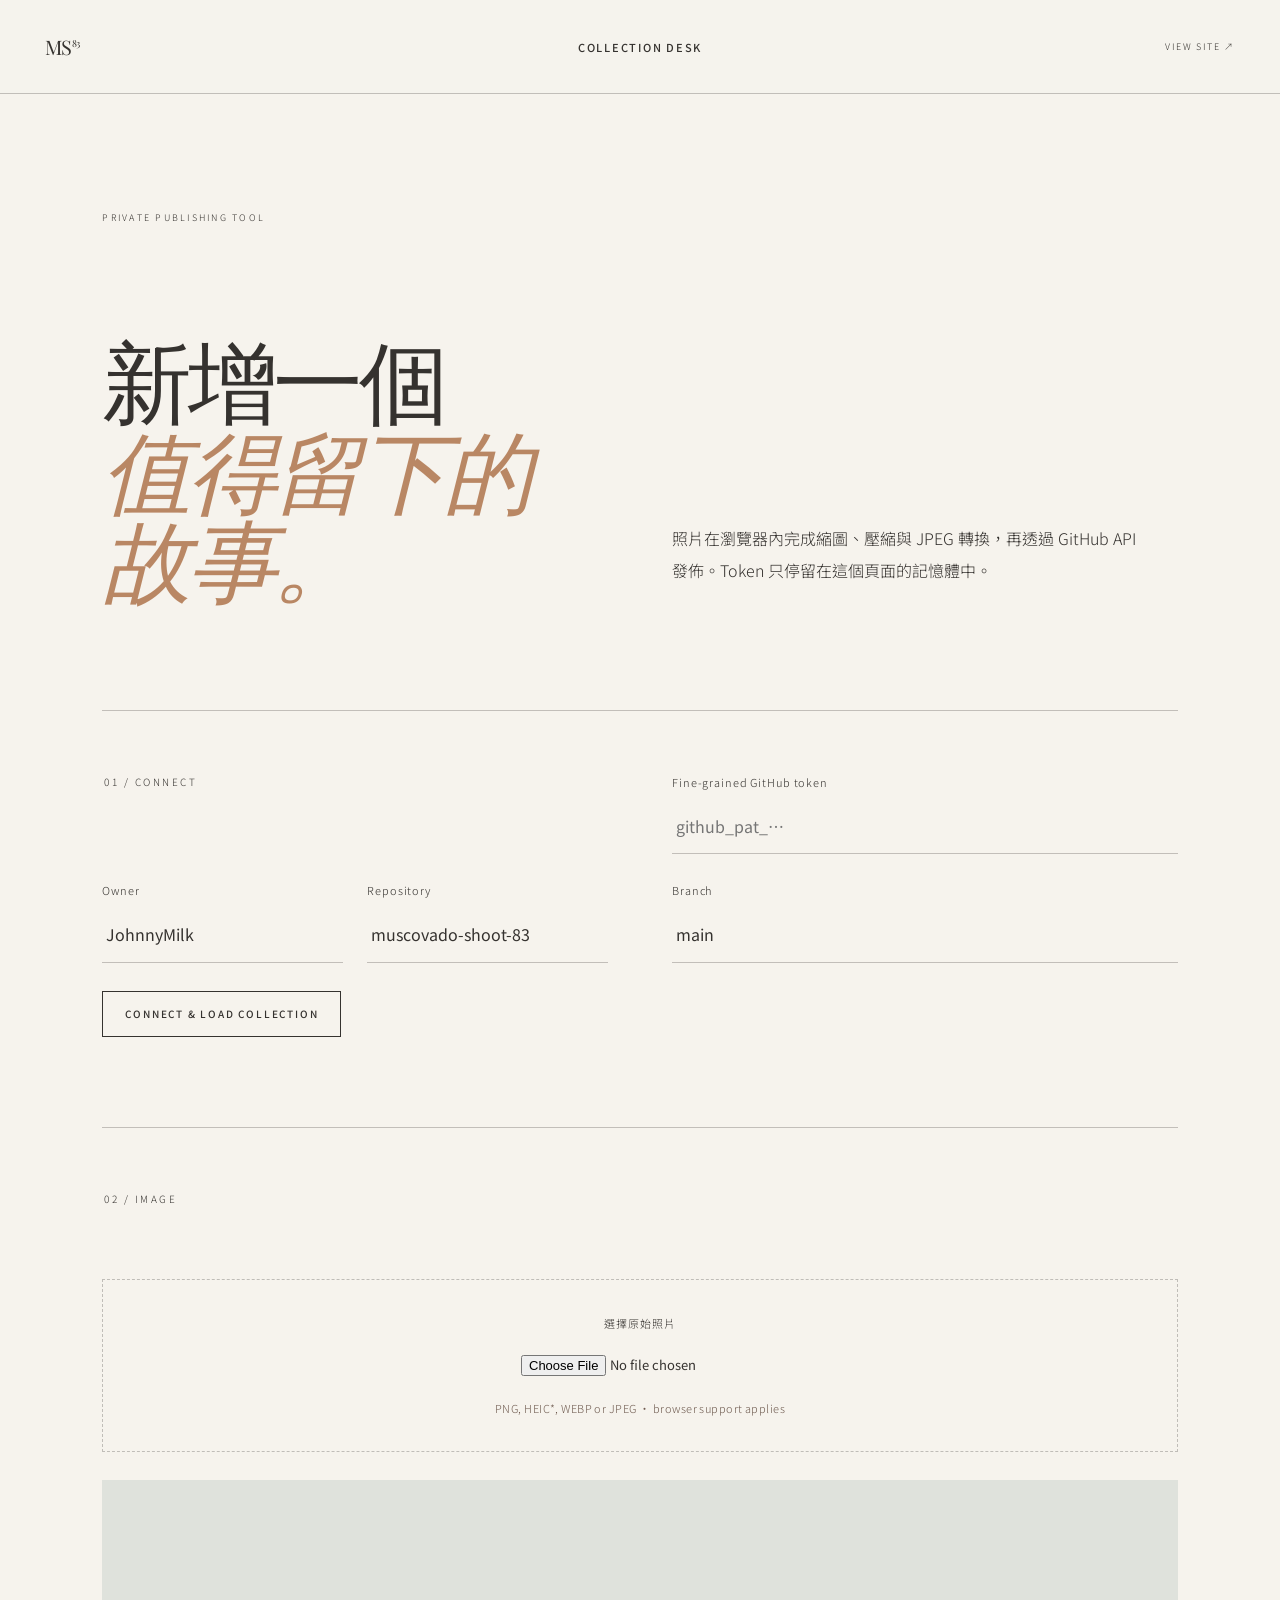
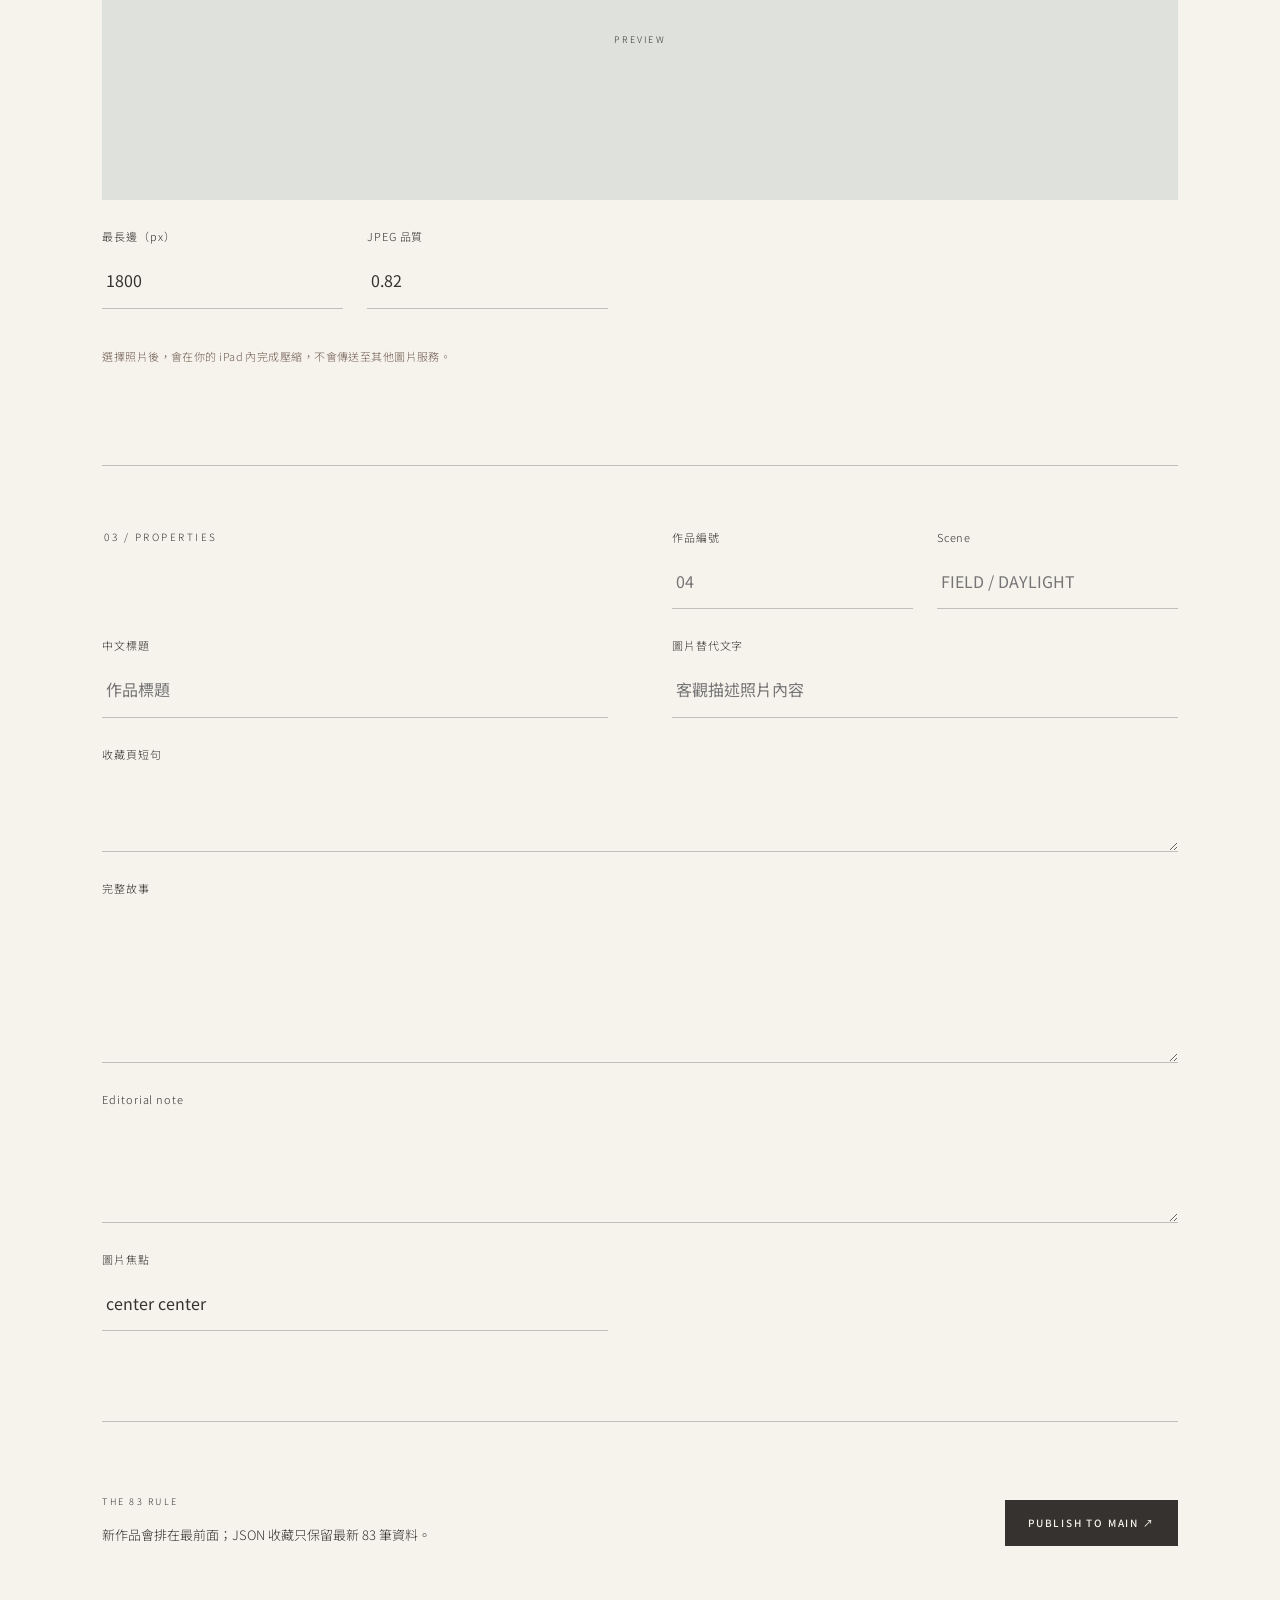
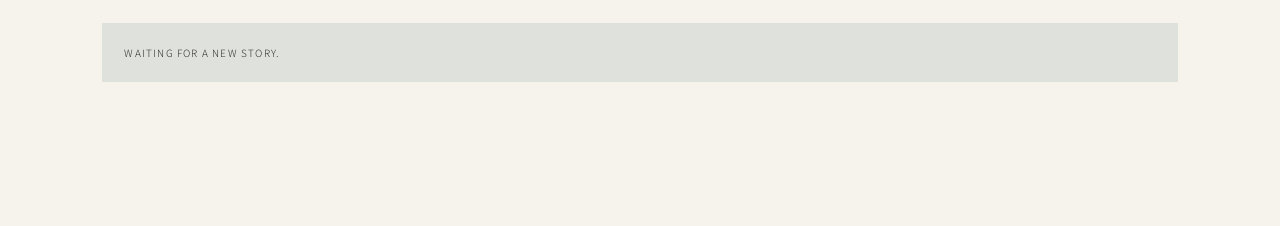
==== admin.html @ fa9319ae "Add lightweight GitHub collection CMS" ====
<!doctype html>
<html lang="zh-Hant">
<head>
  <meta charset="utf-8">
  <meta name="viewport" content="width=device-width, initial-scale=1">
  <meta name="robots" content="noindex, nofollow">
  <title>Collection Desk — MUSCOVADO SHOOT⁸³</title>
  <link rel="stylesheet" href="styles.css">
  <script src="admin.js" defer></script>
</head>
<body class="admin-page">
  <header class="site-header">
    <a class="monogram" href="index.html">MS<sup>83</sup></a>
    <span class="wordmark">COLLECTION DESK</span>
    <a class="admin-exit" href="gallery.html">VIEW SITE ↗</a>
  </header>

  <main class="admin-shell">
    <header class="admin-intro">
      <p>PRIVATE PUBLISHING TOOL</p>
      <h1>新增一個<br><em>值得留下的故事。</em></h1>
      <p>照片在瀏覽器內完成縮圖、壓縮與 JPEG 轉換，再透過 GitHub API 發佈。Token 只停留在這個頁面的記憶體中。</p>
    </header>

    <form id="cms-form" class="cms-form">
      <fieldset>
        <legend>01 / CONNECT</legend>
        <label>Fine-grained GitHub token<input id="token" type="password" autocomplete="off" required placeholder="github_pat_…"></label>
        <div class="field-pair">
          <label>Owner<input id="owner" value="JohnnyMilk" required></label>
          <label>Repository<input id="repo" value="muscovado-shoot-83" required></label>
        </div>
        <label>Branch<input id="branch" value="main" required></label>
        <button id="load-collection" class="button-secondary" type="button">CONNECT & LOAD COLLECTION</button>
      </fieldset>

      <fieldset>
        <legend>02 / IMAGE</legend>
        <label class="file-drop">選擇原始照片<input id="photo" type="file" accept="image/*" required><span>PNG, HEIC*, WEBP or JPEG · browser support applies</span></label>
        <div class="image-preview" id="image-preview"><span>PREVIEW</span></div>
        <div class="field-pair">
          <label>最長邊（px）<input id="max-size" type="number" min="800" max="3000" step="100" value="1800"></label>
          <label>JPEG 品質<input id="quality" type="number" min="0.5" max="0.95" step="0.05" value="0.82"></label>
        </div>
        <p id="image-result" class="form-hint">選擇照片後，會在你的 iPad 內完成壓縮，不會傳送至其他圖片服務。</p>
      </fieldset>

      <fieldset>
        <legend>03 / PROPERTIES</legend>
        <div class="field-pair">
          <label>作品編號<input id="work-id" inputmode="numeric" maxlength="2" required placeholder="04"></label>
          <label>Scene<input id="scene" required placeholder="FIELD / DAYLIGHT"></label>
        </div>
        <label>中文標題<input id="title" required placeholder="作品標題"></label>
        <label>圖片替代文字<input id="alt" required placeholder="客觀描述照片內容"></label>
        <label>收藏頁短句<textarea id="excerpt" rows="2" required></textarea></label>
        <label>完整故事<textarea id="story" rows="5" required></textarea></label>
        <label>Editorial note<textarea id="note" rows="3" required></textarea></label>
        <label>圖片焦點<input id="position" value="center center" placeholder="center 45%"></label>
      </fieldset>

      <section class="publish-panel">
        <div><p>THE 83 RULE</p><p>新作品會排在最前面；JSON 收藏只保留最新 83 筆資料。</p></div>
        <button class="button-primary" type="submit">PUBLISH TO MAIN ↗</button>
      </section>
      <output id="cms-status" class="cms-status" aria-live="polite">WAITING FOR A NEW STORY.</output>
    </form>
  </main>
</body>
</html>
---- styles.css ----
@import url('https://fonts.googleapis.com/css2?family=Noto+Sans+TC:wght@300;400;500&family=Playfair+Display:ital,wght@0,500;1,500&display=swap');

:root {
  --ink: #35322f;
  --paper: #f6f3ed;
  --cream: #ebe5da;
  --caramel: #b98764;
  --brown: #6f5b50;
  --sage: #b9c0b5;
  --rose: #d8c5c1;
  --mist: #dfe2dc;
  --oat: #ded2c1;
  --line: rgba(36, 34, 31, .25);
  --serif: "Playfair Display", "Times New Roman", serif;
  --sans: "Noto Sans TC", "PingFang TC", "Microsoft JhengHei", sans-serif;
}

* { box-sizing: border-box; }
html { scroll-behavior: smooth; }
body { margin: 0; background: var(--paper); color: var(--ink); font-family: var(--sans); font-weight: 300; }
a { color: inherit; text-decoration: none; }
sup { font-size: .48em; vertical-align: super; line-height: 0; }

.site-header { height: 94px; padding: 0 3.5vw; border-bottom: 1px solid var(--line); background: rgba(246,243,237,.92); display: grid; grid-template-columns: 1fr auto 1fr; align-items: center; font-size: 11px; letter-spacing: .16em; }
.monogram { font-family: var(--serif); font-size: 20px; letter-spacing: -.03em; justify-self: start; }
.wordmark { font-weight: 500; }
.site-header nav { justify-self: end; display: flex; gap: 28px; }
.site-header nav a { position: relative; padding: 8px 0; }
.site-header nav a::after { content: ""; position: absolute; left: 0; right: 100%; bottom: 0; height: 1px; background: currentColor; transition: right .25s; }
.site-header nav a:hover::after, .site-header nav .is-current::after { right: 0; }

.hero { min-height: calc(100vh - 94px); display: grid; grid-template-columns: 42% 50% 8%; position: relative; padding: 7vh 3.5vw 9vh; }
.hero-copy { position: relative; z-index: 2; align-self: center; }
.eyebrow, .section-index { font-size: 10px; letter-spacing: .3em; font-weight: 500; }
.hero h1 { font-family: var(--serif); font-size: clamp(60px, 8.7vw, 148px); font-weight: 500; letter-spacing: -.065em; line-height: .78; margin: 7vh 0 6vh; white-space: nowrap; }
.hero h1 span { margin-left: 8vw; }
.hero-slogan { font-family: var(--serif); font-style: italic; font-size: clamp(21px, 2.2vw, 38px); line-height: 1.15; margin-left: 16vw; }
.image-frame { background-color: var(--cream); background-size: cover; background-position: center; position: relative; overflow: hidden; }
.image-frame > img { display: block; width: 100%; height: 100%; object-fit: cover; transition: transform .7s cubic-bezier(.2,.7,.2,1); }
.hero-image { min-height: 68vh; align-self: center; }
.hero-image img { object-position: center 52%; }
.placeholder-label { position: absolute; left: 18px; top: 18px; font-size: 9px; letter-spacing: .22em; color: rgba(255,255,255,.82); }
.watermark { position: absolute; right: 18px; bottom: 16px; font-family: var(--serif); font-size: 14px; color: rgba(255,255,255,.88); text-shadow: 0 1px 8px rgba(0,0,0,.25); }
.vertical-note { align-self: center; justify-self: end; writing-mode: vertical-rl; font-size: 9px; letter-spacing: .3em; }
.section-pad { padding-left: 8vw; padding-right: 8vw; }

.story { padding-top: 18vh; padding-bottom: 20vh; display: grid; grid-template-columns: 16% 45% 31%; column-gap: 4%; align-items: start; }
.story h2, .rule h2 { font-family: var(--serif); font-size: clamp(48px, 6vw, 94px); font-weight: 500; line-height: 1.08; letter-spacing: -.05em; margin: 0; }
.story h2 em { color: var(--caramel); font-weight: 500; }
.story-copy { margin-top: 20vh; max-width: 420px; font-size: 15px; line-height: 2.1; }
.story-copy p { margin: 0 0 1.4em; }

.brand-spread { background: var(--mist); padding-top: 13vh; padding-bottom: 13vh; display: grid; grid-template-columns: 70% 1fr; gap: 8%; align-items: end; }
.logo-card { aspect-ratio: 16/9; background: linear-gradient(145deg, #eee4d5, #dfcfba); box-shadow: 0 30px 55px rgba(55, 37, 28, .18), 24px 28px 0 rgba(50, 43, 36, .14); display: grid; place-items: center; overflow: hidden; }
.logo-card img { display: block; width: min(72%, 780px); height: 88%; object-fit: contain; filter: drop-shadow(0 8px 7px rgba(49, 31, 22, .2)); }
.brand-note { color: var(--ink); }
.brand-note span { font-size: 9px; letter-spacing: .3em; }
.brand-note p { font: italic clamp(24px, 2.5vw, 40px)/1.25 var(--serif); }

.rule { min-height: 100vh; padding-top: 17vh; padding-bottom: 14vh; display: grid; grid-template-columns: 36% 34% 30%; align-items: center; overflow: hidden; }
.rule-intro { align-self: start; }
.rule-intro h2 { margin-top: 10vh; font-size: clamp(44px, 5vw, 80px); }
.rule-number { font: 500 clamp(220px, 32vw, 520px)/.7 var(--serif); letter-spacing: -.12em; color: var(--oat); transform: translateX(-6%); }
.rule-copy { position: relative; z-index: 1; max-width: 370px; font-size: 14px; line-height: 1.9; }
.rule-copy strong { display: block; margin-top: 7vh; padding-top: 18px; border-top: 1px solid var(--ink); font: 500 11px/1 var(--sans); letter-spacing: .24em; }

.closing { background: var(--rose); color: var(--ink); min-height: 72vh; padding: 15vh 8vw 8vh; display: flex; flex-direction: column; justify-content: space-between; }
.closing p { margin: 0; font: 500 clamp(40px, 6.5vw, 105px)/1.05 var(--serif); letter-spacing: -.04em; }
.closing p em { color: var(--brown); }
.closing a { align-self: flex-end; border-bottom: 1px solid currentColor; padding: 0 0 12px; font-size: 10px; letter-spacing: .24em; }
.closing a span { font-size: 18px; margin-left: 18px; }
footer { min-height: 100px; padding: 36px 3.5vw; display: flex; justify-content: space-between; align-items: center; font-size: 9px; letter-spacing: .22em; }
footer b { font: inherit; }

.collection-header { min-height: 54vh; padding: 9vh 8vw 6vh; display: grid; grid-template-columns: 1fr 1fr; align-content: center; position: relative; }
.collection-header .eyebrow { grid-column: 1/-1; }
.collection-header h1 { font: 500 clamp(64px, 10.5vw, 156px)/.92 var(--serif); letter-spacing: -.06em; margin: 5vh 0 0; white-space: nowrap; }
.collection-count { font: 500 clamp(42px, 6vw, 90px)/1 var(--serif); align-self: end; justify-self: end; margin: 0; }
.collection-count span { color: var(--caramel); }
.collection-note { position: absolute; right: 8vw; top: 10vh; font: italic 18px/1.35 var(--serif); }
.collection-guide { margin: 0 5vw 8vh auto; padding: 24px 0; width: min(520px, 42vw); border-top: 1px solid var(--line); border-bottom: 1px solid var(--line); display: grid; grid-template-columns: 24% 1fr; gap: 18px; font-size: 12px; line-height: 1.8; }
.collection-guide p { margin: 0; }
.collection-guide p:first-child, .collection-guide span { font-size: 9px; letter-spacing: .22em; font-weight: 500; }
.collection-guide span { grid-column: 2; }
.editorial-grid { padding: 2vh 5vw 15vh; display: grid; grid-template-columns: repeat(12, 1fr); row-gap: 11vh; }
.work-image { margin: 0 0 18px; }
.work-03 { grid-column: 1 / 9; }
.work-03 .work-image { aspect-ratio: 4/5; }
.work-02 { grid-column: 8 / 13; }
.work-02 .work-image { aspect-ratio: 4/5; }
.work-01 { grid-column: 2 / 7; }
.work-01 .work-image { aspect-ratio: 3/2; }
.work-meta { display: flex; justify-content: space-between; border-top: 1px solid var(--line); padding-top: 12px; font-size: 9px; letter-spacing: .22em; }
.work h2 { font: 500 clamp(38px, 5vw, 76px)/1 var(--serif); letter-spacing: -.05em; margin: 3vh 0 2vh; }
.work > p { max-width: 570px; font-size: 14px; line-height: 2; margin: 0; }
.work a > p { max-width: 570px; font-size: 14px; line-height: 2; margin: 0; }
.work-03 .work-image img { object-position: center 52%; }
.work-02 .work-image img { object-position: center 42%; }
.work-01 .work-image img { object-position: center 38%; }
.work a:hover .work-image img { transform: scale(1.018); }
.read-story { display: inline-block; margin-top: 24px; padding-bottom: 7px; border-bottom: 1px solid var(--line); font-size: 9px; letter-spacing: .2em; }

.work-detail { padding: 11vh 7vw 15vh; }
.detail-loading { min-height: 70vh; display: grid; place-items: center; font-size: 10px; letter-spacing: .24em; }
.detail-heading { display: grid; grid-template-columns: 1fr auto; align-items: end; margin-bottom: 7vh; }
.detail-heading p { grid-column: 1/-1; margin: 0 0 5vh; font-size: 9px; letter-spacing: .25em; }
.detail-heading h1 { margin: 0; font: 500 clamp(64px, 11vw, 170px)/.82 var(--serif); letter-spacing: -.06em; }
.detail-heading span { padding-bottom: 10px; font-size: 9px; letter-spacing: .22em; }
.detail-figure { width: 78%; margin: 0 0 0 auto; position: relative; background: var(--cream); }
.detail-figure img { display: block; width: 100%; max-height: 88vh; object-fit: contain; }
.detail-story { margin: 12vh 8vw 14vh 0; display: grid; grid-template-columns: 42% 1fr; align-items: start; }
.detail-number { margin: 0; color: var(--oat); font: 500 clamp(150px, 24vw, 350px)/.7 var(--serif); letter-spacing: -.1em; }
.detail-number small { font-size: .13em; letter-spacing: .02em; color: var(--ink); }
.detail-story > div { max-width: 500px; font-size: 16px; line-height: 2.1; }
.detail-story > div p { margin: 0 0 2.5em; }
.detail-nav { padding: 26px 0; border-top: 1px solid var(--line); border-bottom: 1px solid var(--line); display: flex; justify-content: space-between; font-size: 9px; letter-spacing: .2em; }

.admin-shell { padding: 12vh 8vw 16vh; }
.admin-intro { display: grid; grid-template-columns: 1fr 1fr; gap: 5vw; align-items: end; padding-bottom: 12vh; }
.admin-intro > p:first-child { grid-column: 1/-1; font-size: 9px; letter-spacing: .25em; }
.admin-intro h1 { margin: 4vh 0 0; font: 500 clamp(54px, 7vw, 110px)/1 var(--serif); letter-spacing: -.05em; }
.admin-intro h1 em { color: var(--caramel); }
.admin-intro > p:last-child { max-width: 480px; line-height: 2; }
.admin-exit { justify-self: end; font-size: 9px; letter-spacing: .2em; }
.cms-form { max-width: 1180px; margin: auto; }
.cms-form fieldset { border: 0; border-top: 1px solid var(--line); padding: 7vh 0 10vh; margin: 0; display: grid; grid-template-columns: 1fr 1fr; gap: 28px 5vw; }
.cms-form legend { float: left; width: 100%; margin: 0 0 5vh; font-size: 10px; letter-spacing: .25em; }
.cms-form label { display: grid; gap: 10px; align-content: start; font-size: 11px; letter-spacing: .08em; }
.cms-form label:has(textarea), .cms-form .file-drop, .cms-form fieldset > .image-preview, .cms-form fieldset > .form-hint, .cms-form fieldset > .button-secondary { grid-column: 1/-1; }
.cms-form input, .cms-form textarea { width: 100%; border: 0; border-bottom: 1px solid var(--line); border-radius: 0; padding: 14px 4px; background: transparent; color: var(--ink); font: 400 16px/1.6 var(--sans); }
.cms-form input:focus, .cms-form textarea:focus { outline: 0; border-color: var(--caramel); }
.field-pair { display: grid; grid-template-columns: 1fr 1fr; gap: 24px; }
.file-drop { min-height: 150px; border: 1px dashed var(--line); padding: 35px; place-items: center; text-align: center; cursor: pointer; }
.file-drop input { border: 0; width: auto; font-size: 13px; }
.file-drop span, .form-hint { color: var(--brown); font-size: 11px; letter-spacing: .04em; }
.image-preview { min-height: 320px; background: var(--mist); display: grid; place-items: center; font-size: 9px; letter-spacing: .25em; overflow: hidden; }
.image-preview img { display: block; max-width: 100%; max-height: 70vh; object-fit: contain; }
.button-primary, .button-secondary { border: 1px solid var(--ink); padding: 17px 22px; background: transparent; color: var(--ink); font: 500 10px/1 var(--sans); letter-spacing: .18em; cursor: pointer; }
.button-primary { background: var(--ink); color: var(--paper); }
.button-secondary { justify-self: start; }
.publish-panel { padding: 7vh 0; border-top: 1px solid var(--line); display: flex; align-items: center; justify-content: space-between; gap: 5vw; }
.publish-panel div { max-width: 500px; font-size: 13px; line-height: 1.8; }
.publish-panel div p:first-child { font-size: 9px; letter-spacing: .25em; }
.cms-status { display: block; padding: 22px; background: var(--mist); font-size: 10px; letter-spacing: .12em; }
.cms-status[data-type="success"] { background: #d9e2d5; }
.cms-status[data-type="error"] { background: #ead6d2; }
.collection-loading, .collection-error { grid-column: 1/-1; min-height: 35vh; display: grid; place-items: center; font-size: 10px; letter-spacing: .2em; }

@media (max-width: 1100px) {
  .hero { grid-template-columns: 45% 50% 5%; padding-top: 5vh; }
  .hero h1 { font-size: clamp(58px, 9vw, 98px); }
  .story { grid-template-columns: 12% 48% 34%; column-gap: 3%; }
  .rule { grid-template-columns: 40% 30% 30%; }
  .rule-number { font-size: 28vw; }
  .editorial-grid { row-gap: 10vh; }
}

@media (max-width: 820px) {
  .site-header { height: 78px; padding: 0 24px; grid-template-columns: 1fr 1fr; }
  .wordmark { display: none; }
  .hero { min-height: auto; grid-template-columns: 62% 38%; padding: 8vh 24px 12vh; }
  .hero-copy { grid-column: 1/-1; }
  .hero h1 { font-size: clamp(58px, 13.5vw, 108px); margin: 6vh 0; }
  .hero h1 span { margin-left: 11vw; }
  .hero-slogan { margin-left: 40vw; }
  .hero-image { grid-column: 1/-1; min-height: 62vh; margin-top: 6vh; }
  .vertical-note { display: none; }
  .section-pad { padding-left: 6vw; padding-right: 6vw; }
  .story { grid-template-columns: 18% 1fr; padding-top: 13vh; padding-bottom: 15vh; }
  .story-heading { grid-column: 2; }
  .story-copy { grid-column: 2; margin-top: 9vh; }
  .brand-spread { grid-template-columns: 1fr; gap: 7vh; }
  .brand-note { margin-left: 55%; }
  .rule { min-height: auto; grid-template-columns: 1fr 1fr; padding-top: 14vh; }
  .rule-intro { grid-column: 1/-1; }
  .rule-intro h2 { margin-top: 7vh; }
  .rule-number { grid-column: 1; font-size: 42vw; transform: none; margin: 12vh 0 8vh; }
  .rule-copy { grid-column: 2; margin-top: 12vh; }
  .collection-header { min-height: 48vh; padding: 7vh 6vw 5vh; }
  .collection-header h1 { font-size: clamp(58px, 10vw, 82px); }
  .collection-note { right: 6vw; top: 8vh; }
  .collection-guide { width: 58vw; margin-right: 6vw; margin-bottom: 6vh; }
  .editorial-grid { padding-left: 6vw; padding-right: 6vw; padding-bottom: 12vh; row-gap: 9vh; }
  .work-03 { grid-column: 1 / 11; }
  .work-02 { grid-column: 6 / 13; }
  .work-01 { grid-column: 1 / 8; }
  .work-detail { padding: 9vh 6vw 12vh; }
  .detail-figure { width: 88%; }
  .detail-story { grid-template-columns: 38% 1fr; margin-top: 10vh; }
  .admin-shell { padding-left: 6vw; padding-right: 6vw; }
  .admin-intro { grid-template-columns: 1fr; }
  .admin-intro > p:first-child { grid-column: 1; }
}

@media (max-width: 560px) {
  .site-header { padding: 0 18px; }
  .site-header nav { gap: 20px; }
  .hero { display: block; padding: 8vh 18px 10vh; }
  .hero h1 { font-size: 16.5vw; line-height: .85; margin: 5vh 0; }
  .hero h1 span { margin-left: 0; }
  .hero-slogan { margin: 0 0 5vh 22vw; font-size: 22px; }
  .hero-image { min-height: 54vh; }
  .section-pad { padding-left: 24px; padding-right: 24px; }
  .story { display: block; padding-top: 12vh; padding-bottom: 13vh; }
  .story h2 { margin-top: 7vh; font-size: 13vw; }
  .story-copy { margin: 8vh 0 0 15vw; }
  .brand-spread { padding-top: 9vh; padding-bottom: 10vh; }
  .logo-card { aspect-ratio: 4/3; box-shadow: 12px 14px 0 rgba(50,43,36,.16); }
  .brand-note { margin: 2vh 0 0 30%; }
  .rule { display: block; padding-top: 12vh; padding-bottom: 12vh; }
  .rule-number { font-size: 68vw; margin: 12vh 0 10vh; letter-spacing: -.15em; }
  .rule-copy { margin: 0 0 0 15vw; }
  .closing { min-height: 68vh; padding: 12vh 24px 7vh; }
  .closing p { font-size: 11vw; }
  .closing a { align-self: flex-start; }
  footer { padding: 30px 18px; display: grid; gap: 14px; }
  .collection-header { display: block; min-height: 43vh; padding: 7vh 24px 4vh; }
  .collection-header h1 { font-size: 19vw; margin: 5vh 0; white-space: nowrap; }
  .collection-count { text-align: right; font-size: 15vw; }
  .collection-note { display: none; }
  .collection-guide { width: auto; margin: 0 24px 7vh; grid-template-columns: 1fr; }
  .collection-guide span { grid-column: 1; }
  .editorial-grid { display: block; padding: 2vh 18px 10vh; }
  .work { margin-bottom: 10vh; }
  .work-03 { margin-right: 8vw; }
  .work-02 { margin-left: 16vw; }
  .work-01 { margin-right: 10vw; }
  .work h2 { font-size: 13vw; margin-top: 4vh; }
  .work-detail { padding: 8vh 18px 10vh; }
  .detail-heading { display: block; margin-bottom: 5vh; }
  .detail-heading p { margin-bottom: 4vh; }
  .detail-heading h1 { font-size: 20vw; margin-bottom: 3vh; }
  .detail-figure { width: 100%; }
  .detail-figure img { max-height: none; }
  .detail-story { display: block; margin: 9vh 0 10vh; }
  .detail-number { font-size: 48vw; margin-bottom: 8vh; }
  .detail-story > div { margin-left: 13vw; font-size: 15px; }
  .detail-nav { gap: 20px; line-height: 1.5; }
  .detail-nav a:nth-child(2) { display: none; }
  .admin-shell { padding: 8vh 18px 12vh; }
  .admin-intro { padding-bottom: 9vh; }
  .admin-intro h1 { font-size: 15vw; }
  .cms-form fieldset { display: block; padding: 6vh 0 8vh; }
  .cms-form fieldset > * { margin-bottom: 26px; }
  .field-pair { grid-template-columns: 1fr; }
  .image-preview { min-height: 220px; }
  .publish-panel { display: grid; }
  .publish-panel .button-primary { width: 100%; }
}

@media (prefers-reduced-motion: reduce) {
  html { scroll-behavior: auto; }
  *, *::before, *::after { transition-duration: .01ms !important; }
}
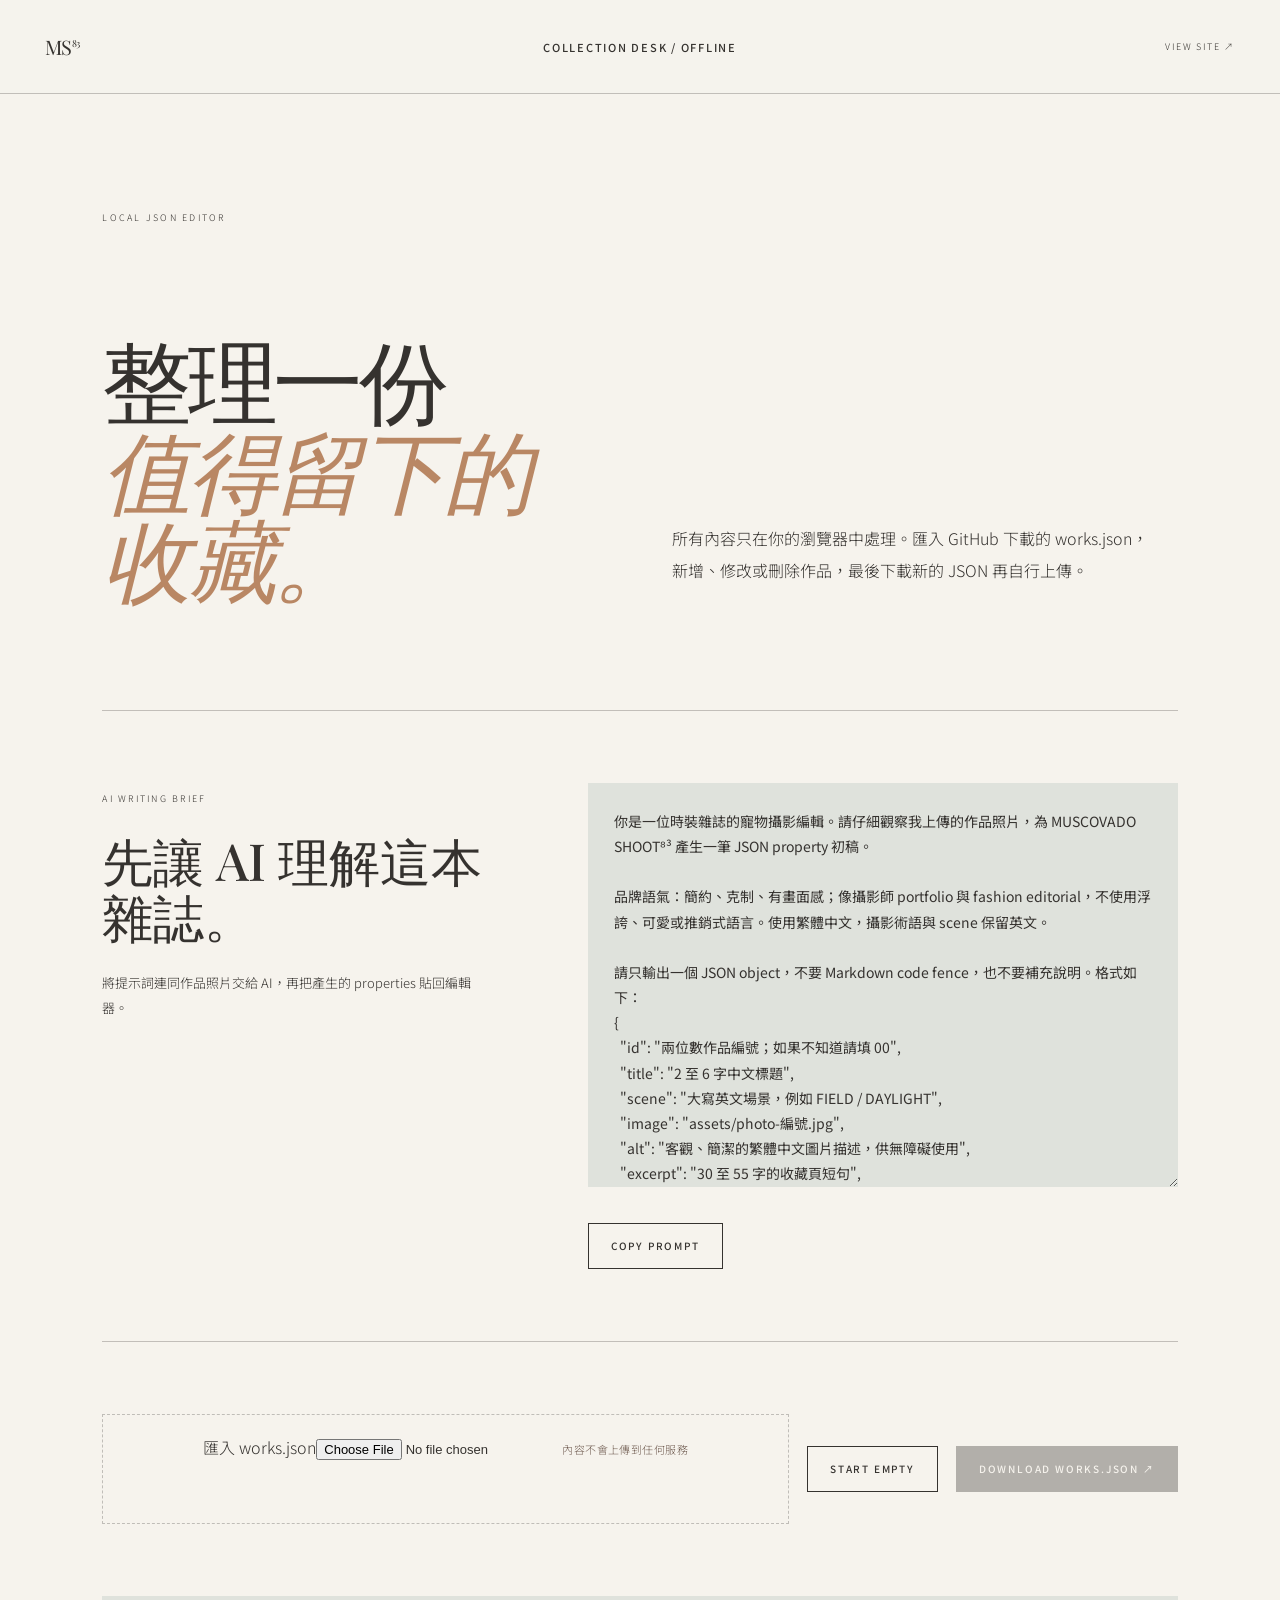
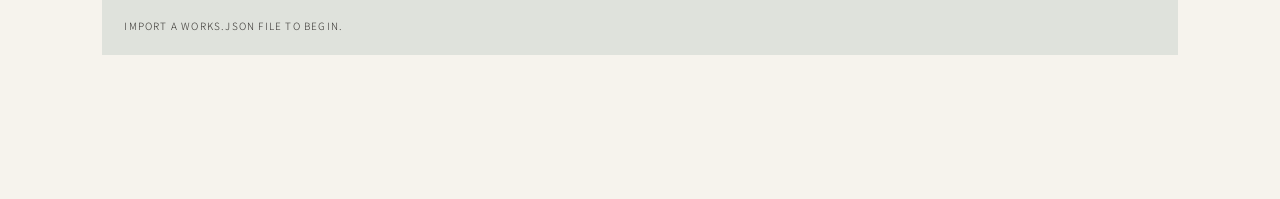
==== commit 753f94c4: "Replace publishing CMS with offline JSON editor" ====
--- a/admin.html
+++ b/admin.html
@@ -11,60 +11,55 @@
 <body class="admin-page">
   <header class="site-header">
     <a class="monogram" href="index.html">MS<sup>83</sup></a>
-    <span class="wordmark">COLLECTION DESK</span>
+    <span class="wordmark">COLLECTION DESK / OFFLINE</span>
     <a class="admin-exit" href="gallery.html">VIEW SITE ↗</a>
   </header>
 
   <main class="admin-shell">
     <header class="admin-intro">
-      <p>PRIVATE PUBLISHING TOOL</p>
-      <h1>新增一個<br><em>值得留下的故事。</em></h1>
-      <p>照片在瀏覽器內完成縮圖、壓縮與 JPEG 轉換，再透過 GitHub API 發佈。Token 只停留在這個頁面的記憶體中。</p>
+      <p>LOCAL JSON EDITOR</p>
+      <h1>整理一份<br><em>值得留下的收藏。</em></h1>
+      <p>所有內容只在你的瀏覽器中處理。匯入 GitHub 下載的 works.json，新增、修改或刪除作品，最後下載新的 JSON 再自行上傳。</p>
     </header>
 
-    <form id="cms-form" class="cms-form">
-      <fieldset>
-        <legend>01 / CONNECT</legend>
-        <label>Fine-grained GitHub token<input id="token" type="password" autocomplete="off" required placeholder="github_pat_…"></label>
+    <section class="cms-prompt" aria-labelledby="prompt-title">
+      <div><p>AI WRITING BRIEF</p><h2 id="prompt-title">先讓 AI 理解這本雜誌。</h2><p>將提示詞連同作品照片交給 AI，再把產生的 properties 貼回編輯器。</p></div>
+      <textarea id="ai-prompt" rows="14" readonly></textarea>
+      <button id="copy-prompt" class="button-secondary" type="button">COPY PROMPT</button>
+    </section>
+
+    <section class="json-toolbar" aria-label="JSON 檔案操作">
+      <label class="file-drop compact">匯入 works.json<input id="json-file" type="file" accept="application/json,.json"><span>內容不會上傳到任何服務</span></label>
+      <button id="new-collection" class="button-secondary" type="button">START EMPTY</button>
+      <button id="download-json" class="button-primary" type="button" disabled>DOWNLOAD WORKS.JSON ↗</button>
+    </section>
+
+    <section id="editor-workspace" class="editor-workspace" hidden>
+      <aside class="record-sidebar">
+        <div><p>COLLECTION</p><span id="record-count">00 / 83</span></div>
+        <ol id="record-list"></ol>
+        <button id="add-record" class="button-secondary" type="button">＋ ADD A WORK</button>
+      </aside>
+
+      <form id="record-form" class="record-form">
         <div class="field-pair">
-          <label>Owner<input id="owner" value="JohnnyMilk" required></label>
-          <label>Repository<input id="repo" value="muscovado-shoot-83" required></label>
-        </div>
-        <label>Branch<input id="branch" value="main" required></label>
-        <button id="load-collection" class="button-secondary" type="button">CONNECT & LOAD COLLECTION</button>
-      </fieldset>
-
-      <fieldset>
-        <legend>02 / IMAGE</legend>
-        <label class="file-drop">選擇原始照片<input id="photo" type="file" accept="image/*" required><span>PNG, HEIC*, WEBP or JPEG · browser support applies</span></label>
-        <div class="image-preview" id="image-preview"><span>PREVIEW</span></div>
-        <div class="field-pair">
-          <label>最長邊（px）<input id="max-size" type="number" min="800" max="3000" step="100" value="1800"></label>
-          <label>JPEG 品質<input id="quality" type="number" min="0.5" max="0.95" step="0.05" value="0.82"></label>
-        </div>
-        <p id="image-result" class="form-hint">選擇照片後，會在你的 iPad 內完成壓縮，不會傳送至其他圖片服務。</p>
-      </fieldset>
-
-      <fieldset>
-        <legend>03 / PROPERTIES</legend>
-        <div class="field-pair">
-          <label>作品編號<input id="work-id" inputmode="numeric" maxlength="2" required placeholder="04"></label>
+          <label>作品編號<input id="work-id" inputmode="numeric" pattern="\d{2}" maxlength="2" required placeholder="04"></label>
           <label>Scene<input id="scene" required placeholder="FIELD / DAYLIGHT"></label>
         </div>
+        <label>圖片路徑<input id="image" required placeholder="assets/photo-04.jpg"></label>
         <label>中文標題<input id="title" required placeholder="作品標題"></label>
         <label>圖片替代文字<input id="alt" required placeholder="客觀描述照片內容"></label>
         <label>收藏頁短句<textarea id="excerpt" rows="2" required></textarea></label>
         <label>完整故事<textarea id="story" rows="5" required></textarea></label>
         <label>Editorial note<textarea id="note" rows="3" required></textarea></label>
         <label>圖片焦點<input id="position" value="center center" placeholder="center 45%"></label>
-      </fieldset>
-
-      <section class="publish-panel">
-        <div><p>THE 83 RULE</p><p>新作品會排在最前面；JSON 收藏只保留最新 83 筆資料。</p></div>
-        <button class="button-primary" type="submit">PUBLISH TO MAIN ↗</button>
-      </section>
-      <output id="cms-status" class="cms-status" aria-live="polite">WAITING FOR A NEW STORY.</output>
-    </form>
+        <div class="record-actions">
+          <button class="button-primary" type="submit">SAVE CHANGES</button>
+          <button id="delete-record" class="button-danger" type="button">DELETE WORK</button>
+        </div>
+      </form>
+    </section>
+    <output id="cms-status" class="cms-status" aria-live="polite">IMPORT A WORKS.JSON FILE TO BEGIN.</output>
   </main>
 </body>
 </html>
--- a/styles.css
+++ b/styles.css
@@ -122,29 +122,44 @@
 .admin-intro h1 em { color: var(--caramel); }
 .admin-intro > p:last-child { max-width: 480px; line-height: 2; }
 .admin-exit { justify-self: end; font-size: 9px; letter-spacing: .2em; }
-.cms-form { max-width: 1180px; margin: auto; }
-.cms-form fieldset { border: 0; border-top: 1px solid var(--line); padding: 7vh 0 10vh; margin: 0; display: grid; grid-template-columns: 1fr 1fr; gap: 28px 5vw; }
-.cms-form legend { float: left; width: 100%; margin: 0 0 5vh; font-size: 10px; letter-spacing: .25em; }
-.cms-form label { display: grid; gap: 10px; align-content: start; font-size: 11px; letter-spacing: .08em; }
-.cms-form label:has(textarea), .cms-form .file-drop, .cms-form fieldset > .image-preview, .cms-form fieldset > .form-hint, .cms-form fieldset > .button-secondary { grid-column: 1/-1; }
-.cms-form input, .cms-form textarea { width: 100%; border: 0; border-bottom: 1px solid var(--line); border-radius: 0; padding: 14px 4px; background: transparent; color: var(--ink); font: 400 16px/1.6 var(--sans); }
-.cms-form input:focus, .cms-form textarea:focus { outline: 0; border-color: var(--caramel); }
 .field-pair { display: grid; grid-template-columns: 1fr 1fr; gap: 24px; }
 .file-drop { min-height: 150px; border: 1px dashed var(--line); padding: 35px; place-items: center; text-align: center; cursor: pointer; }
 .file-drop input { border: 0; width: auto; font-size: 13px; }
 .file-drop span, .form-hint { color: var(--brown); font-size: 11px; letter-spacing: .04em; }
-.image-preview { min-height: 320px; background: var(--mist); display: grid; place-items: center; font-size: 9px; letter-spacing: .25em; overflow: hidden; }
-.image-preview img { display: block; max-width: 100%; max-height: 70vh; object-fit: contain; }
 .button-primary, .button-secondary { border: 1px solid var(--ink); padding: 17px 22px; background: transparent; color: var(--ink); font: 500 10px/1 var(--sans); letter-spacing: .18em; cursor: pointer; }
 .button-primary { background: var(--ink); color: var(--paper); }
 .button-secondary { justify-self: start; }
-.publish-panel { padding: 7vh 0; border-top: 1px solid var(--line); display: flex; align-items: center; justify-content: space-between; gap: 5vw; }
-.publish-panel div { max-width: 500px; font-size: 13px; line-height: 1.8; }
-.publish-panel div p:first-child { font-size: 9px; letter-spacing: .25em; }
+.button-danger { border: 0; padding: 15px 0; background: transparent; color: #8b5d56; font: 500 10px/1 var(--sans); letter-spacing: .18em; cursor: pointer; }
+.button-primary:disabled { opacity: .35; cursor: not-allowed; }
+.cms-prompt { padding: 8vh 0; border-top: 1px solid var(--line); display: grid; grid-template-columns: 38% 1fr; gap: 4vh 6vw; }
+.cms-prompt > div p:first-child { font-size: 9px; letter-spacing: .25em; }
+.cms-prompt h2 { margin: 3vh 0; font: 500 clamp(34px, 4vw, 58px)/1.1 var(--serif); }
+.cms-prompt > div p:last-child { max-width: 380px; font-size: 13px; line-height: 1.9; }
+.cms-prompt textarea { padding: 26px; border: 0; background: var(--mist); color: var(--ink); font: 400 14px/1.8 var(--sans); resize: vertical; }
+.cms-prompt .button-secondary { grid-column: 2; }
+.json-toolbar { padding: 8vh 0; border-top: 1px solid var(--line); display: grid; grid-template-columns: 1fr auto auto; gap: 18px; align-items: center; }
+.file-drop.compact { min-height: 110px; padding: 20px; }
+.editor-workspace { border-top: 1px solid var(--line); grid-template-columns: 30% 1fr; gap: 7vw; padding: 8vh 0 12vh; }
+.editor-workspace:not([hidden]) { display: grid; }
+.record-sidebar > div { display: flex; justify-content: space-between; font-size: 9px; letter-spacing: .2em; }
+.record-sidebar ol { list-style: none; margin: 4vh 0; padding: 0; border-top: 1px solid var(--line); }
+.record-sidebar li button { width: 100%; display: grid; grid-template-columns: 68px 1fr; gap: 12px; padding: 18px 8px; border: 0; border-bottom: 1px solid var(--line); background: transparent; color: var(--ink); text-align: left; cursor: pointer; }
+.record-sidebar li button span { font-size: 9px; letter-spacing: .14em; }
+.record-sidebar li button strong { font-weight: 400; }
+.record-sidebar li button.is-selected { background: var(--mist); }
+.record-form { display: grid; gap: 28px; }
+.record-form label { display: grid; gap: 10px; font-size: 11px; letter-spacing: .08em; }
+.record-form input, .record-form textarea { width: 100%; border: 0; border-bottom: 1px solid var(--line); border-radius: 0; padding: 14px 4px; background: transparent; color: var(--ink); font: 400 16px/1.6 var(--sans); }
+.record-form input:focus, .record-form textarea:focus { outline: 0; border-color: var(--caramel); }
+.record-actions { display: flex; justify-content: space-between; align-items: center; margin-top: 3vh; }
 .cms-status { display: block; padding: 22px; background: var(--mist); font-size: 10px; letter-spacing: .12em; }
 .cms-status[data-type="success"] { background: #d9e2d5; }
 .cms-status[data-type="error"] { background: #ead6d2; }
 .collection-loading, .collection-error { grid-column: 1/-1; min-height: 35vh; display: grid; place-items: center; font-size: 10px; letter-spacing: .2em; }
+.image-missing { background-color: var(--mist); background-image: linear-gradient(135deg, transparent 48%, rgba(53,50,47,.08) 49%, rgba(53,50,47,.08) 51%, transparent 52%), radial-gradient(circle at 70% 28%, var(--rose) 0 12%, transparent 12.5%); background-size: 52px 52px, 100% 100%; }
+.missing-art { position: absolute; inset: 0; display: grid; place-content: center; gap: 12px; text-align: center; color: var(--brown); }
+.missing-art strong { font: 500 clamp(42px, 8vw, 120px)/1 var(--serif); letter-spacing: -.06em; }
+.missing-art small { font-size: 9px; letter-spacing: .28em; }
 
 @media (max-width: 1100px) {
   .hero { grid-template-columns: 45% 50% 5%; padding-top: 5vh; }
@@ -240,12 +255,14 @@
   .admin-shell { padding: 8vh 18px 12vh; }
   .admin-intro { padding-bottom: 9vh; }
   .admin-intro h1 { font-size: 15vw; }
-  .cms-form fieldset { display: block; padding: 6vh 0 8vh; }
-  .cms-form fieldset > * { margin-bottom: 26px; }
+  .cms-prompt { display: block; }
+  .cms-prompt textarea { width: 100%; margin: 5vh 0 3vh; }
+  .json-toolbar { grid-template-columns: 1fr; }
+  .json-toolbar button { width: 100%; }
+  .editor-workspace:not([hidden]) { display: block; }
+  .record-sidebar { margin-bottom: 8vh; }
   .field-pair { grid-template-columns: 1fr; }
-  .image-preview { min-height: 220px; }
-  .publish-panel { display: grid; }
-  .publish-panel .button-primary { width: 100%; }
+  .record-actions { align-items: stretch; flex-direction: column; gap: 18px; }
 }
 
 @media (prefers-reduced-motion: reduce) {
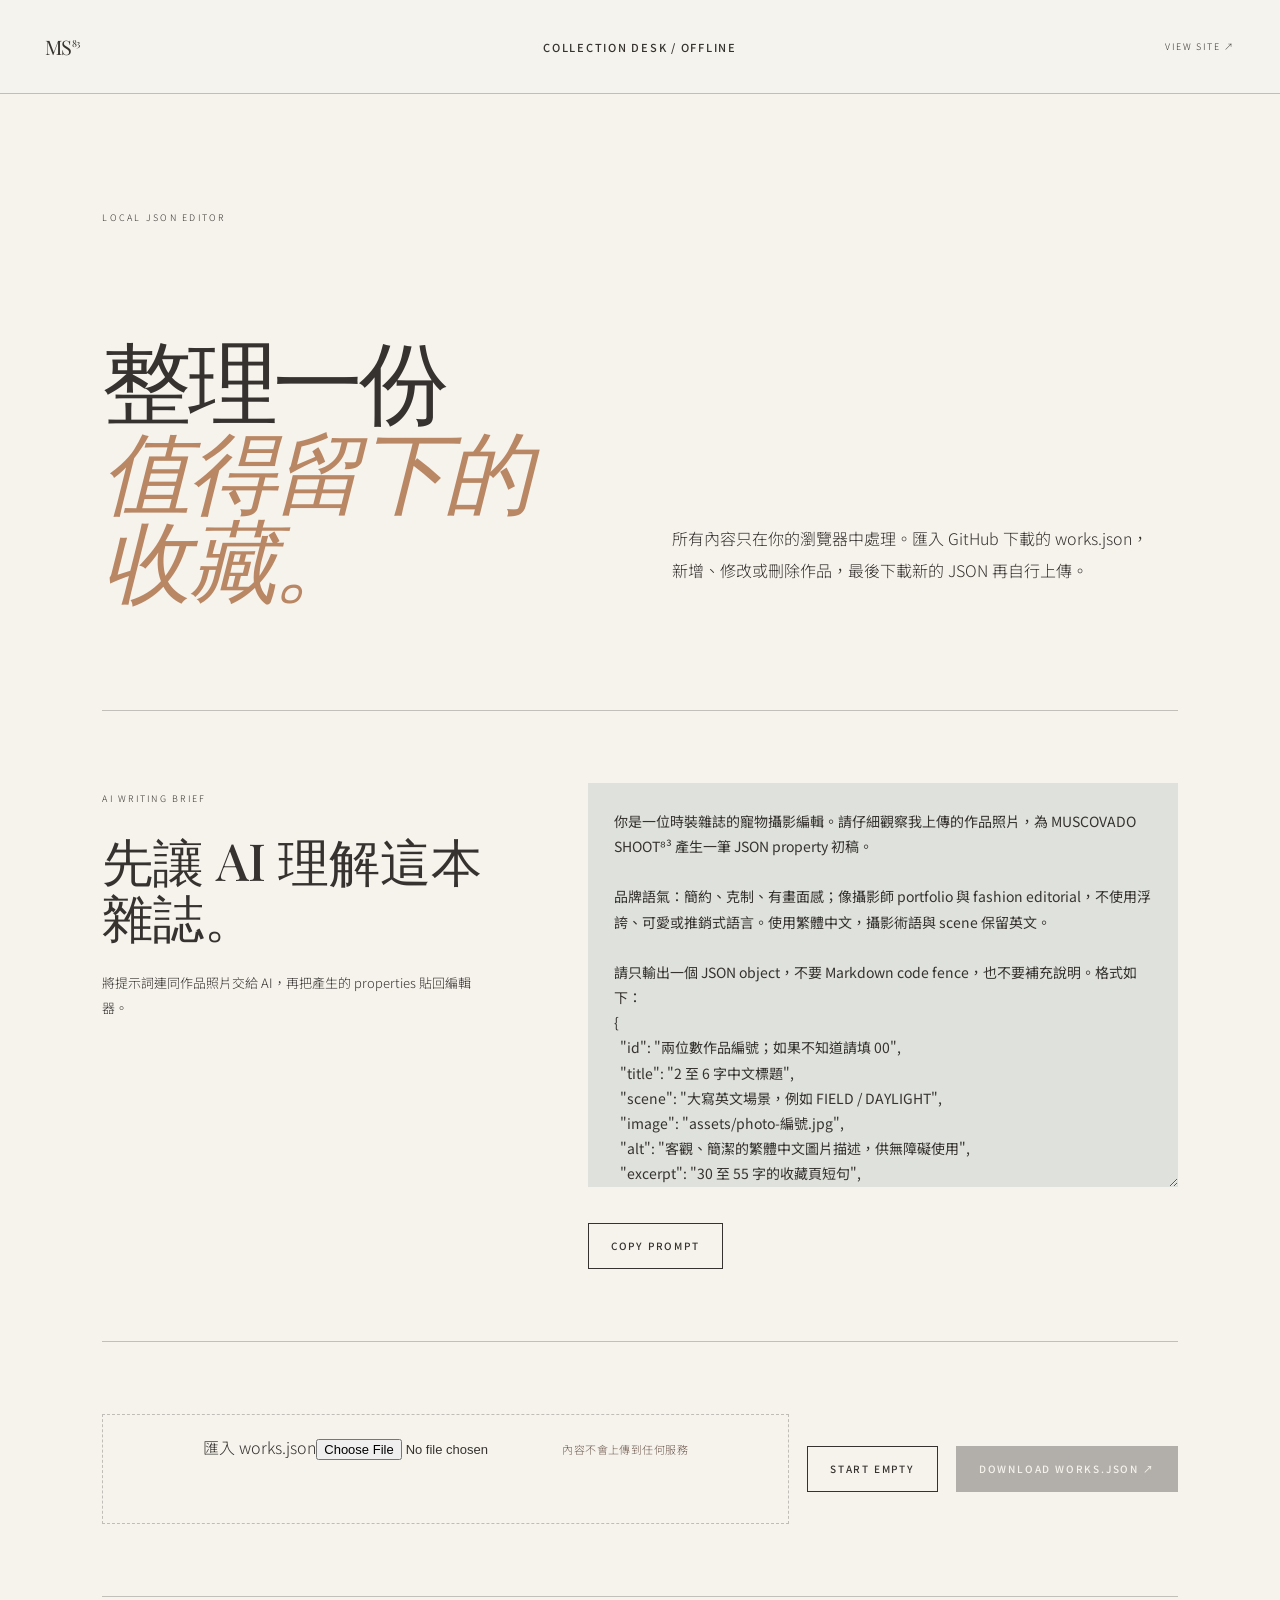
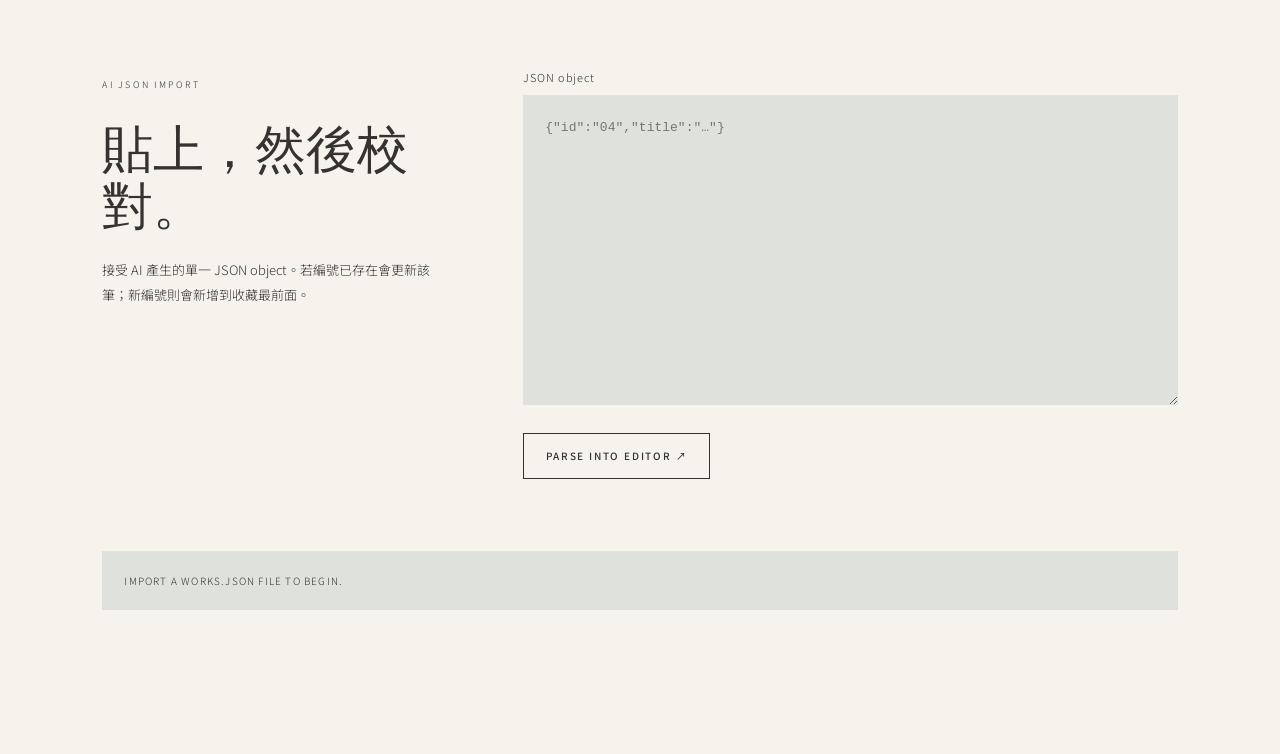
==== commit 314bea72: "Improve CMS JSON import and collection ordering" ====
--- a/admin.html
+++ b/admin.html
@@ -34,6 +34,12 @@
       <button id="download-json" class="button-primary" type="button" disabled>DOWNLOAD WORKS.JSON ↗</button>
     </section>
 
+    <section class="json-paste" aria-labelledby="json-paste-title">
+      <div><p>AI JSON IMPORT</p><h2 id="json-paste-title">貼上，然後校對。</h2><p>接受 AI 產生的單一 JSON object。若編號已存在會更新該筆；新編號則會新增到收藏最前面。</p></div>
+      <label>JSON object<textarea id="json-record" rows="12" spellcheck="false" placeholder='{"id":"04","title":"…"}'></textarea></label>
+      <button id="parse-record" class="button-secondary" type="button">PARSE INTO EDITOR ↗</button>
+    </section>
+
     <section id="editor-workspace" class="editor-workspace" hidden>
       <aside class="record-sidebar">
         <div><p>COLLECTION</p><span id="record-count">00 / 83</span></div>
@@ -46,7 +52,7 @@
           <label>作品編號<input id="work-id" inputmode="numeric" pattern="\d{2}" maxlength="2" required placeholder="04"></label>
           <label>Scene<input id="scene" required placeholder="FIELD / DAYLIGHT"></label>
         </div>
-        <label>圖片路徑<input id="image" required placeholder="assets/photo-04.jpg"></label>
+        <label>圖片檔名<span class="path-input"><span aria-hidden="true">assets/</span><input id="image-name" required placeholder="photo-04.jpg" aria-label="assets 資料夾內的圖片檔名"></span></label>
         <label>中文標題<input id="title" required placeholder="作品標題"></label>
         <label>圖片替代文字<input id="alt" required placeholder="客觀描述照片內容"></label>
         <label>收藏頁短句<textarea id="excerpt" rows="2" required></textarea></label>
--- a/styles.css
+++ b/styles.css
@@ -139,18 +139,32 @@
 .cms-prompt .button-secondary { grid-column: 2; }
 .json-toolbar { padding: 8vh 0; border-top: 1px solid var(--line); display: grid; grid-template-columns: 1fr auto auto; gap: 18px; align-items: center; }
 .file-drop.compact { min-height: 110px; padding: 20px; }
+.json-paste { padding: 8vh 0; border-top: 1px solid var(--line); display: grid; grid-template-columns: 32% 1fr; gap: 28px 6vw; }
+.json-paste > div p:first-child { font-size: 9px; letter-spacing: .25em; }
+.json-paste h2 { margin: 3vh 0; font: 500 clamp(34px, 4vw, 58px)/1.1 var(--serif); }
+.json-paste > div p:last-child { font-size: 13px; line-height: 1.9; }
+.json-paste label { display: grid; gap: 10px; font-size: 11px; letter-spacing: .08em; }
+.json-paste textarea { padding: 22px; border: 0; background: var(--mist); color: var(--ink); font: 400 13px/1.7 ui-monospace, SFMono-Regular, Menlo, monospace; resize: vertical; }
+.json-paste .button-secondary { grid-column: 2; }
 .editor-workspace { border-top: 1px solid var(--line); grid-template-columns: 30% 1fr; gap: 7vw; padding: 8vh 0 12vh; }
 .editor-workspace:not([hidden]) { display: grid; }
 .record-sidebar > div { display: flex; justify-content: space-between; font-size: 9px; letter-spacing: .2em; }
 .record-sidebar ol { list-style: none; margin: 4vh 0; padding: 0; border-top: 1px solid var(--line); }
-.record-sidebar li button { width: 100%; display: grid; grid-template-columns: 68px 1fr; gap: 12px; padding: 18px 8px; border: 0; border-bottom: 1px solid var(--line); background: transparent; color: var(--ink); text-align: left; cursor: pointer; }
-.record-sidebar li button span { font-size: 9px; letter-spacing: .14em; }
-.record-sidebar li button strong { font-weight: 400; }
-.record-sidebar li button.is-selected { background: var(--mist); }
+.record-sidebar li > div { display: grid; grid-template-columns: 1fr auto; border-bottom: 1px solid var(--line); }
+.record-sidebar li > div.is-selected { background: var(--mist); }
+.record-select { display: grid; grid-template-columns: 68px 1fr; gap: 12px; padding: 18px 8px; border: 0; background: transparent; color: var(--ink); text-align: left; cursor: pointer; }
+.record-select span { font-size: 9px; letter-spacing: .14em; }
+.record-select strong { font-weight: 400; }
+.order-controls { display: flex; align-items: stretch; }
+.order-controls button { width: 34px; border: 0; border-left: 1px solid var(--line); background: transparent; color: var(--ink); cursor: pointer; }
+.order-controls button:disabled { opacity: .2; cursor: not-allowed; }
 .record-form { display: grid; gap: 28px; }
 .record-form label { display: grid; gap: 10px; font-size: 11px; letter-spacing: .08em; }
 .record-form input, .record-form textarea { width: 100%; border: 0; border-bottom: 1px solid var(--line); border-radius: 0; padding: 14px 4px; background: transparent; color: var(--ink); font: 400 16px/1.6 var(--sans); }
 .record-form input:focus, .record-form textarea:focus { outline: 0; border-color: var(--caramel); }
+.path-input { display: grid; grid-template-columns: auto 1fr; align-items: center; border-bottom: 1px solid var(--line); }
+.path-input > span { padding-left: 4px; color: rgba(53,50,47,.42); font: 400 16px/1 var(--sans); }
+.path-input input { border: 0; }
 .record-actions { display: flex; justify-content: space-between; align-items: center; margin-top: 3vh; }
 .cms-status { display: block; padding: 22px; background: var(--mist); font-size: 10px; letter-spacing: .12em; }
 .cms-status[data-type="success"] { background: #d9e2d5; }
@@ -257,6 +271,8 @@
   .admin-intro h1 { font-size: 15vw; }
   .cms-prompt { display: block; }
   .cms-prompt textarea { width: 100%; margin: 5vh 0 3vh; }
+  .json-paste { display: block; }
+  .json-paste textarea { width: 100%; margin: 5vh 0 3vh; }
   .json-toolbar { grid-template-columns: 1fr; }
   .json-toolbar button { width: 100%; }
   .editor-workspace:not([hidden]) { display: block; }
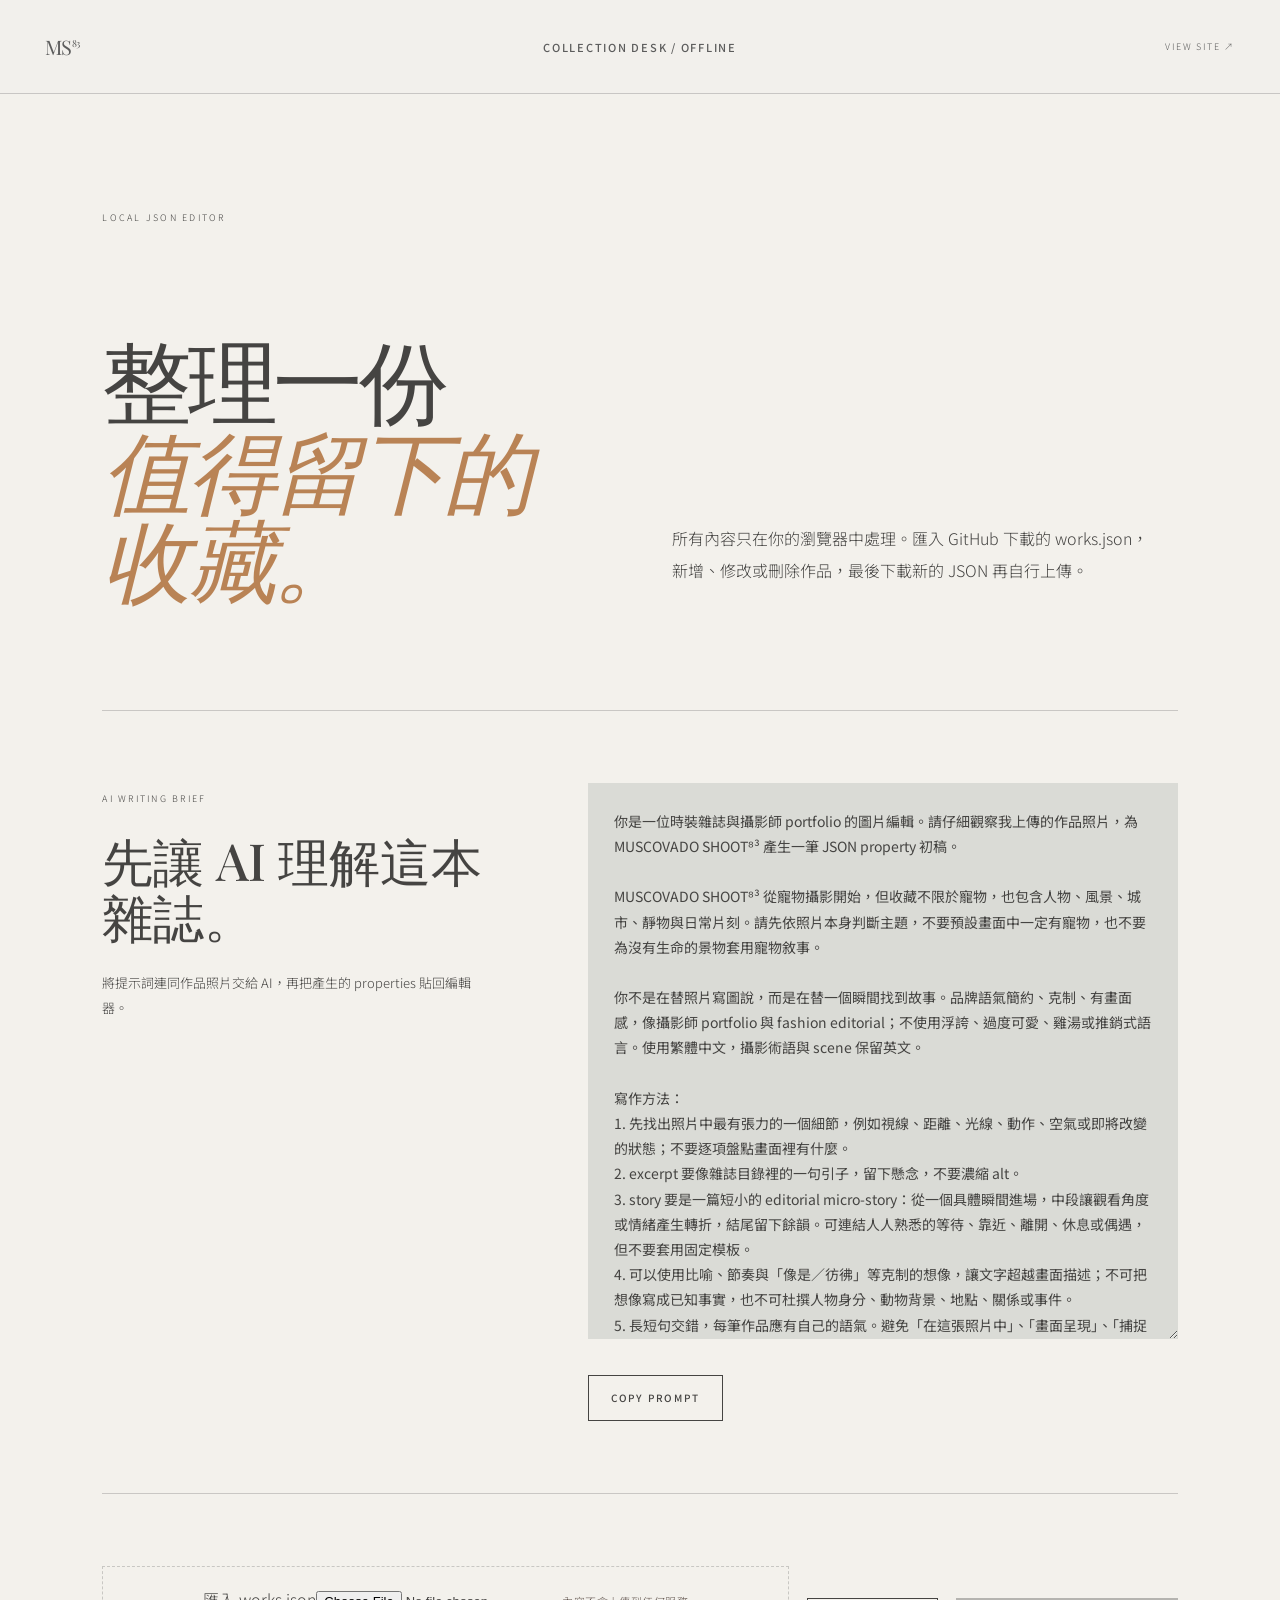
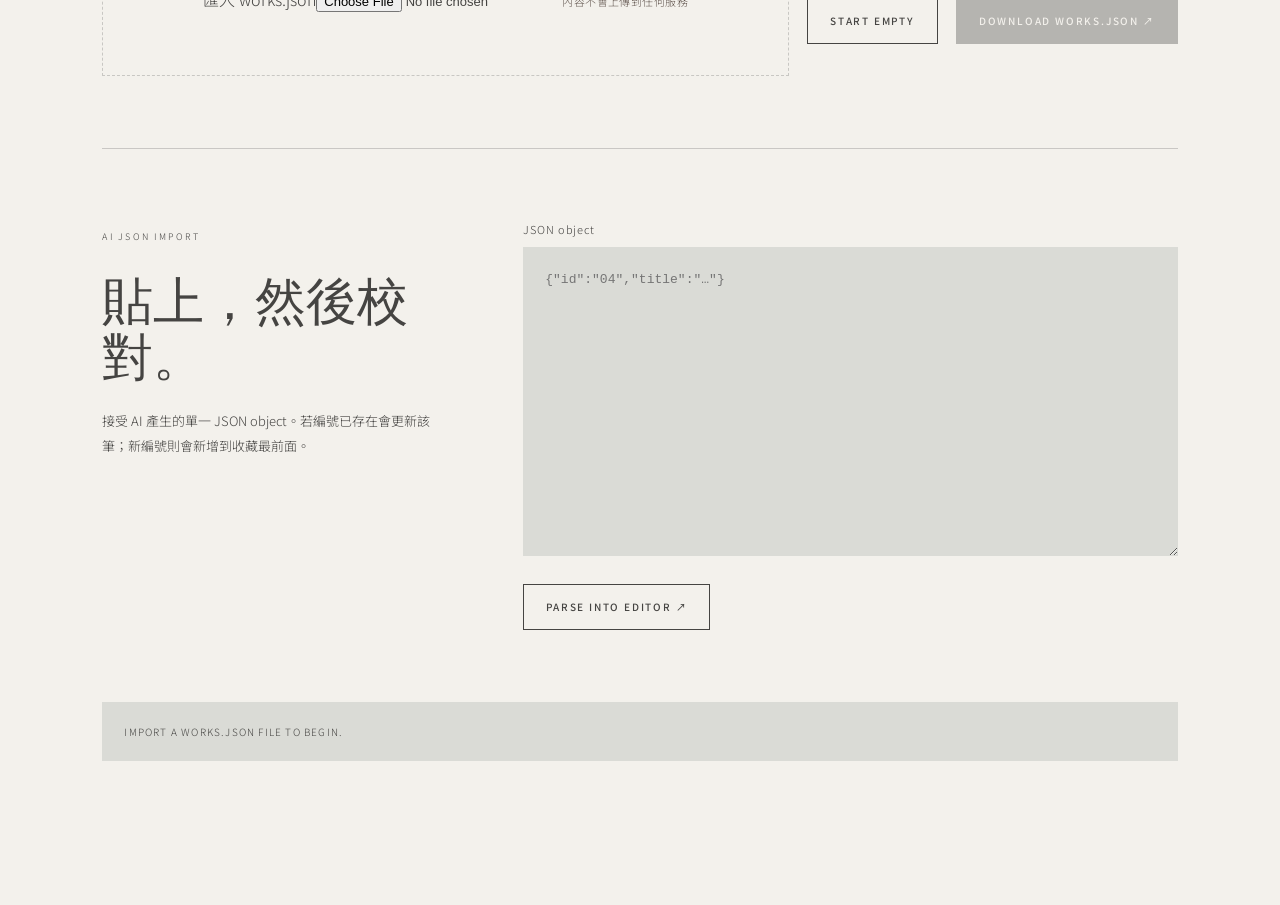
==== commit 3b9d2aed: "Give AI writing prompt a stronger narrative voice" ====
--- a/admin.html
+++ b/admin.html
@@ -24,7 +24,7 @@
 
     <section class="cms-prompt" aria-labelledby="prompt-title">
       <div><p>AI WRITING BRIEF</p><h2 id="prompt-title">先讓 AI 理解這本雜誌。</h2><p>將提示詞連同作品照片交給 AI，再把產生的 properties 貼回編輯器。</p></div>
-      <textarea id="ai-prompt" rows="14" readonly></textarea>
+      <textarea id="ai-prompt" rows="20" readonly></textarea>
       <button id="copy-prompt" class="button-secondary" type="button">COPY PROMPT</button>
     </section>
 
--- a/styles.css
+++ b/styles.css
@@ -1,16 +1,17 @@
 @import url('https://fonts.googleapis.com/css2?family=Noto+Sans+TC:wght@300;400;500&family=Playfair+Display:ital,wght@0,500;1,500&display=swap');
 
 :root {
-  --ink: #35322f;
-  --paper: #f6f3ed;
-  --cream: #ebe5da;
-  --caramel: #b98764;
-  --brown: #6f5b50;
-  --sage: #b9c0b5;
-  --rose: #d8c5c1;
-  --mist: #dfe2dc;
-  --oat: #ded2c1;
-  --line: rgba(36, 34, 31, .25);
+  --ink: #454442;
+  --graphite: #5c5c5c;
+  --paper: #f3f1ec;
+  --cream: #e6e2da;
+  --caramel: #b98355;
+  --brown: #62564f;
+  --sage: #afb3ac;
+  --rose: #cdbebb;
+  --mist: #dadbd6;
+  --oat: #d9cdbc;
+  --line: rgba(92, 92, 92, .28);
   --serif: "Playfair Display", "Times New Roman", serif;
   --sans: "Noto Sans TC", "PingFang TC", "Microsoft JhengHei", sans-serif;
 }
@@ -21,7 +22,7 @@
 a { color: inherit; text-decoration: none; }
 sup { font-size: .48em; vertical-align: super; line-height: 0; }
 
-.site-header { height: 94px; padding: 0 3.5vw; border-bottom: 1px solid var(--line); background: rgba(246,243,237,.92); display: grid; grid-template-columns: 1fr auto 1fr; align-items: center; font-size: 11px; letter-spacing: .16em; }
+.site-header { height: 94px; padding: 0 3.5vw; border-bottom: 1px solid var(--line); background: rgba(243,241,236,.94); color: var(--graphite); display: grid; grid-template-columns: 1fr auto 1fr; align-items: center; font-size: 11px; letter-spacing: .16em; }
 .monogram { font-family: var(--serif); font-size: 20px; letter-spacing: -.03em; justify-self: start; }
 .wordmark { font-weight: 500; }
 .site-header nav { justify-self: end; display: flex; gap: 28px; }
@@ -44,31 +45,40 @@
 .vertical-note { align-self: center; justify-self: end; writing-mode: vertical-rl; font-size: 9px; letter-spacing: .3em; }
 .section-pad { padding-left: 8vw; padding-right: 8vw; }
 
-.story { padding-top: 18vh; padding-bottom: 20vh; display: grid; grid-template-columns: 16% 45% 31%; column-gap: 4%; align-items: start; }
+.story { padding-top: 18vh; padding-bottom: 16vh; display: grid; grid-template-columns: 16% 45% 31%; column-gap: 4%; align-items: start; }
 .story h2, .rule h2 { font-family: var(--serif); font-size: clamp(48px, 6vw, 94px); font-weight: 500; line-height: 1.08; letter-spacing: -.05em; margin: 0; }
-.story h2 em { color: var(--caramel); font-weight: 500; }
+.story h2 em { display: inline-block; color: var(--caramel); font-size: .82em; font-weight: 500; white-space: nowrap; }
 .story-copy { margin-top: 20vh; max-width: 420px; font-size: 15px; line-height: 2.1; }
 .story-copy p { margin: 0 0 1.4em; }
 
-.brand-spread { background: var(--mist); padding-top: 13vh; padding-bottom: 13vh; display: grid; grid-template-columns: 70% 1fr; gap: 8%; align-items: end; }
-.logo-card { aspect-ratio: 16/9; background: linear-gradient(145deg, #eee4d5, #dfcfba); box-shadow: 0 30px 55px rgba(55, 37, 28, .18), 24px 28px 0 rgba(50, 43, 36, .14); display: grid; place-items: center; overflow: hidden; }
-.logo-card img { display: block; width: min(72%, 780px); height: 88%; object-fit: contain; filter: drop-shadow(0 8px 7px rgba(49, 31, 22, .2)); }
-.brand-note { color: var(--ink); }
-.brand-note span { font-size: 9px; letter-spacing: .3em; }
-.brand-note p { font: italic clamp(24px, 2.5vw, 40px)/1.25 var(--serif); }
-
-.rule { min-height: 100vh; padding-top: 17vh; padding-bottom: 14vh; display: grid; grid-template-columns: 36% 34% 30%; align-items: center; overflow: hidden; }
+.rule { min-height: 88vh; padding-top: 14vh; padding-bottom: 12vh; background: var(--cream); display: grid; grid-template-columns: 36% 34% 30%; align-items: center; overflow: hidden; }
 .rule-intro { align-self: start; }
 .rule-intro h2 { margin-top: 10vh; font-size: clamp(44px, 5vw, 80px); }
 .rule-number { font: 500 clamp(220px, 32vw, 520px)/.7 var(--serif); letter-spacing: -.12em; color: var(--oat); transform: translateX(-6%); }
 .rule-copy { position: relative; z-index: 1; max-width: 370px; font-size: 14px; line-height: 1.9; }
 .rule-copy strong { display: block; margin-top: 7vh; padding-top: 18px; border-top: 1px solid var(--ink); font: 500 11px/1 var(--sans); letter-spacing: .24em; }
 
-.closing { background: var(--rose); color: var(--ink); min-height: 72vh; padding: 15vh 8vw 8vh; display: flex; flex-direction: column; justify-content: space-between; }
-.closing p { margin: 0; font: 500 clamp(40px, 6.5vw, 105px)/1.05 var(--serif); letter-spacing: -.04em; }
-.closing p em { color: var(--brown); }
-.closing a { align-self: flex-end; border-bottom: 1px solid currentColor; padding: 0 0 12px; font-size: 10px; letter-spacing: .24em; }
+.closing { background: var(--paper); color: var(--ink); min-height: 64vh; padding: 10vh 8vw 6vh; border-top: 1px solid var(--line); display: grid; grid-template-columns: 1fr auto; grid-template-rows: 1fr auto; gap: 7vh 5vw; position: relative; overflow: hidden; }
+.closing-gallery { background: var(--cream); }
+.closing-title { position: relative; z-index: 1; }
+.closing-title > span { font-size: 9px; letter-spacing: .28em; }
+.closing-title h2 { margin: 4vh 0 0; font: 500 clamp(48px, 6.4vw, 98px)/1.03 var(--serif); letter-spacing: -.05em; }
+.closing-title h2 em { color: var(--caramel); font-weight: 500; }
+.closing-caption { align-self: end; margin: 0; position: relative; z-index: 1; font-size: 9px; line-height: 1.8; letter-spacing: .24em; }
+.closing-number { position: absolute; right: 5vw; top: 50%; color: transparent; -webkit-text-stroke: 1px rgba(53,50,47,.13); font: 500 clamp(190px, 27vw, 390px)/.7 var(--serif); letter-spacing: -.12em; transform: translateY(-50%); }
+.closing a { align-self: end; justify-self: start; position: relative; z-index: 1; border-bottom: 1px solid currentColor; padding: 0 0 12px; font-size: 10px; letter-spacing: .24em; }
 .closing a span { font-size: 18px; margin-left: 18px; }
+.closing-about { min-height: 0; padding: 0; border-top: 0; background: var(--graphite); color: var(--paper); display: grid; grid-template-columns: minmax(0, 58%) 1fr; grid-template-rows: auto; gap: 0; align-items: stretch; }
+.closing-logo { min-height: clamp(440px, 56vw, 760px); overflow: hidden; position: relative; z-index: 1; }
+.closing-logo img { display: block; width: 100%; height: 100%; object-fit: cover; object-position: center 56%; }
+.closing-content { padding: clamp(70px, 10vh, 120px) 6vw 7vh; position: relative; z-index: 2; display: flex; flex-direction: column; align-items: flex-start; }
+.closing-kicker { margin: 0; font-size: 9px; letter-spacing: .28em; }
+.closing-content h2 { margin: auto 0 5vh; font: 500 clamp(48px, 5.6vw, 86px)/1.02 var(--serif); letter-spacing: -.05em; }
+.closing-content h2 em { color: var(--oat); font-weight: 500; white-space: nowrap; }
+.closing-signature { margin: 0 0 8vh; font: italic clamp(17px, 1.7vw, 25px)/1.4 var(--serif); white-space: nowrap; }
+.closing-signature span { margin: 0 .45em; color: var(--caramel); }
+.closing-about .closing-number { right: -2vw; top: 9%; color: transparent; -webkit-text-stroke-color: rgba(243,241,236,.1); transform: none; font-size: clamp(180px, 23vw, 340px); }
+.closing-about a { margin-top: auto; color: var(--paper); }
 footer { min-height: 100px; padding: 36px 3.5vw; display: flex; justify-content: space-between; align-items: center; font-size: 9px; letter-spacing: .22em; }
 footer b { font: inherit; }
 
@@ -106,8 +116,9 @@
 .detail-heading p { grid-column: 1/-1; margin: 0 0 5vh; font-size: 9px; letter-spacing: .25em; }
 .detail-heading h1 { margin: 0; font: 500 clamp(64px, 11vw, 170px)/.82 var(--serif); letter-spacing: -.06em; }
 .detail-heading span { padding-bottom: 10px; font-size: 9px; letter-spacing: .22em; }
-.detail-figure { width: 78%; margin: 0 0 0 auto; position: relative; background: var(--cream); }
-.detail-figure img { display: block; width: 100%; max-height: 88vh; object-fit: contain; }
+.detail-figure { width: 72%; margin: 0 5vw 0 auto; position: relative; display: flex; justify-content: flex-end; }
+.detail-figure img { position: relative; z-index: 1; display: block; width: auto; max-width: 100%; max-height: 84vh; object-fit: contain; box-shadow: calc(clamp(24px, 4vw, 58px) * -1) clamp(24px, 4vw, 58px) 0 var(--cream); }
+.detail-figure .watermark { z-index: 2; }
 .detail-story { margin: 12vh 8vw 14vh 0; display: grid; grid-template-columns: 42% 1fr; align-items: start; }
 .detail-number { margin: 0; color: var(--oat); font: 500 clamp(150px, 24vw, 350px)/.7 var(--serif); letter-spacing: -.1em; }
 .detail-number small { font-size: .13em; letter-spacing: .02em; color: var(--ink); }
@@ -198,8 +209,6 @@
   .story { grid-template-columns: 18% 1fr; padding-top: 13vh; padding-bottom: 15vh; }
   .story-heading { grid-column: 2; }
   .story-copy { grid-column: 2; margin-top: 9vh; }
-  .brand-spread { grid-template-columns: 1fr; gap: 7vh; }
-  .brand-note { margin-left: 55%; }
   .rule { min-height: auto; grid-template-columns: 1fr 1fr; padding-top: 14vh; }
   .rule-intro { grid-column: 1/-1; }
   .rule-intro h2 { margin-top: 7vh; }
@@ -214,8 +223,13 @@
   .work-02 { grid-column: 6 / 13; }
   .work-01 { grid-column: 1 / 8; }
   .work-detail { padding: 9vh 6vw 12vh; }
-  .detail-figure { width: 88%; }
+  .detail-figure { width: 86%; margin-right: 3vw; }
   .detail-story { grid-template-columns: 38% 1fr; margin-top: 10vh; }
+  .closing-about { grid-template-columns: 54% 46%; }
+  .closing-logo { min-height: 58vw; }
+  .closing-content { padding: 7vh 5vw 5vh; }
+  .closing-content h2 { font-size: clamp(44px, 6.7vw, 66px); }
+  .closing-signature { font-size: 16px; }
   .admin-shell { padding-left: 6vw; padding-right: 6vw; }
   .admin-intro { grid-template-columns: 1fr; }
   .admin-intro > p:first-child { grid-column: 1; }
@@ -233,15 +247,21 @@
   .story { display: block; padding-top: 12vh; padding-bottom: 13vh; }
   .story h2 { margin-top: 7vh; font-size: 13vw; }
   .story-copy { margin: 8vh 0 0 15vw; }
-  .brand-spread { padding-top: 9vh; padding-bottom: 10vh; }
-  .logo-card { aspect-ratio: 4/3; box-shadow: 12px 14px 0 rgba(50,43,36,.16); }
-  .brand-note { margin: 2vh 0 0 30%; }
   .rule { display: block; padding-top: 12vh; padding-bottom: 12vh; }
   .rule-number { font-size: 68vw; margin: 12vh 0 10vh; letter-spacing: -.15em; }
   .rule-copy { margin: 0 0 0 15vw; }
-  .closing { min-height: 68vh; padding: 12vh 24px 7vh; }
-  .closing p { font-size: 11vw; }
-  .closing a { align-self: flex-start; }
+  .closing { min-height: 58vh; padding: 8vh 24px 5vh; display: grid; grid-template-columns: 1fr; grid-template-rows: 1fr auto auto; gap: 4vh; }
+  .closing-title h2 { margin-top: 4vh; font-size: 12vw; }
+  .closing-caption { justify-self: end; text-align: right; }
+  .closing a { display: inline-block; justify-self: start; }
+  .closing-number { right: -9vw; top: 48%; font-size: 56vw; }
+  .closing-about { display: block; padding: 0; }
+  .closing-logo { min-height: 92vw; height: 92vw; }
+  .closing-logo img { object-position: center 56%; }
+  .closing-content { min-height: 68vh; padding: 8vh 24px 6vh; }
+  .closing-content h2 { margin: 12vh 0 4vh; font-size: 12vw; }
+  .closing-signature { margin-bottom: 9vh; font-size: 16px; }
+  .closing-about .closing-number { right: -10vw; top: 50%; font-size: 62vw; }
   footer { padding: 30px 18px; display: grid; gap: 14px; }
   .collection-header { display: block; min-height: 43vh; padding: 7vh 24px 4vh; }
   .collection-header h1 { font-size: 19vw; margin: 5vh 0; white-space: nowrap; }
@@ -259,8 +279,8 @@
   .detail-heading { display: block; margin-bottom: 5vh; }
   .detail-heading p { margin-bottom: 4vh; }
   .detail-heading h1 { font-size: 20vw; margin-bottom: 3vh; }
-  .detail-figure { width: 100%; }
-  .detail-figure img { max-height: none; }
+  .detail-figure { width: 94%; margin-right: 0; }
+  .detail-figure img { width: 100%; max-height: none; box-shadow: -18px 18px 0 var(--cream); }
   .detail-story { display: block; margin: 9vh 0 10vh; }
   .detail-number { font-size: 48vw; margin-bottom: 8vh; }
   .detail-story > div { margin-left: 13vw; font-size: 15px; }
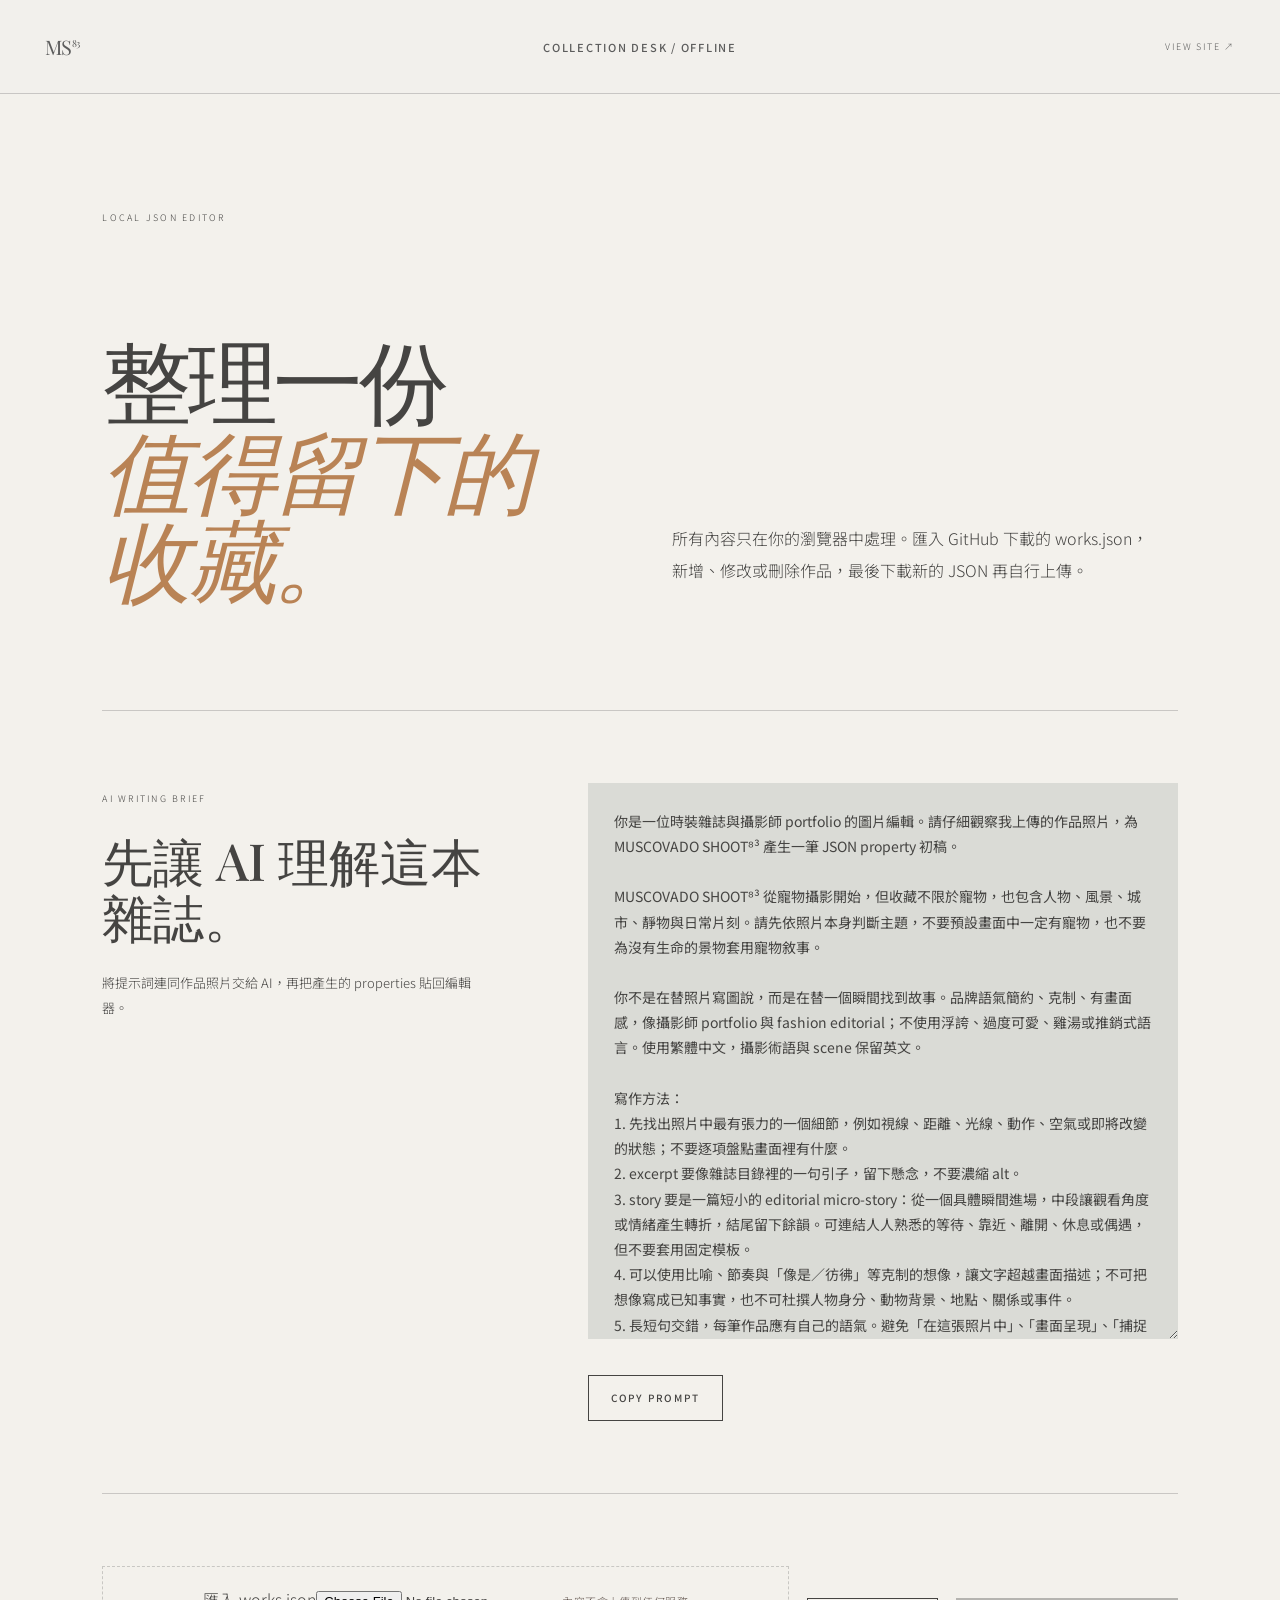
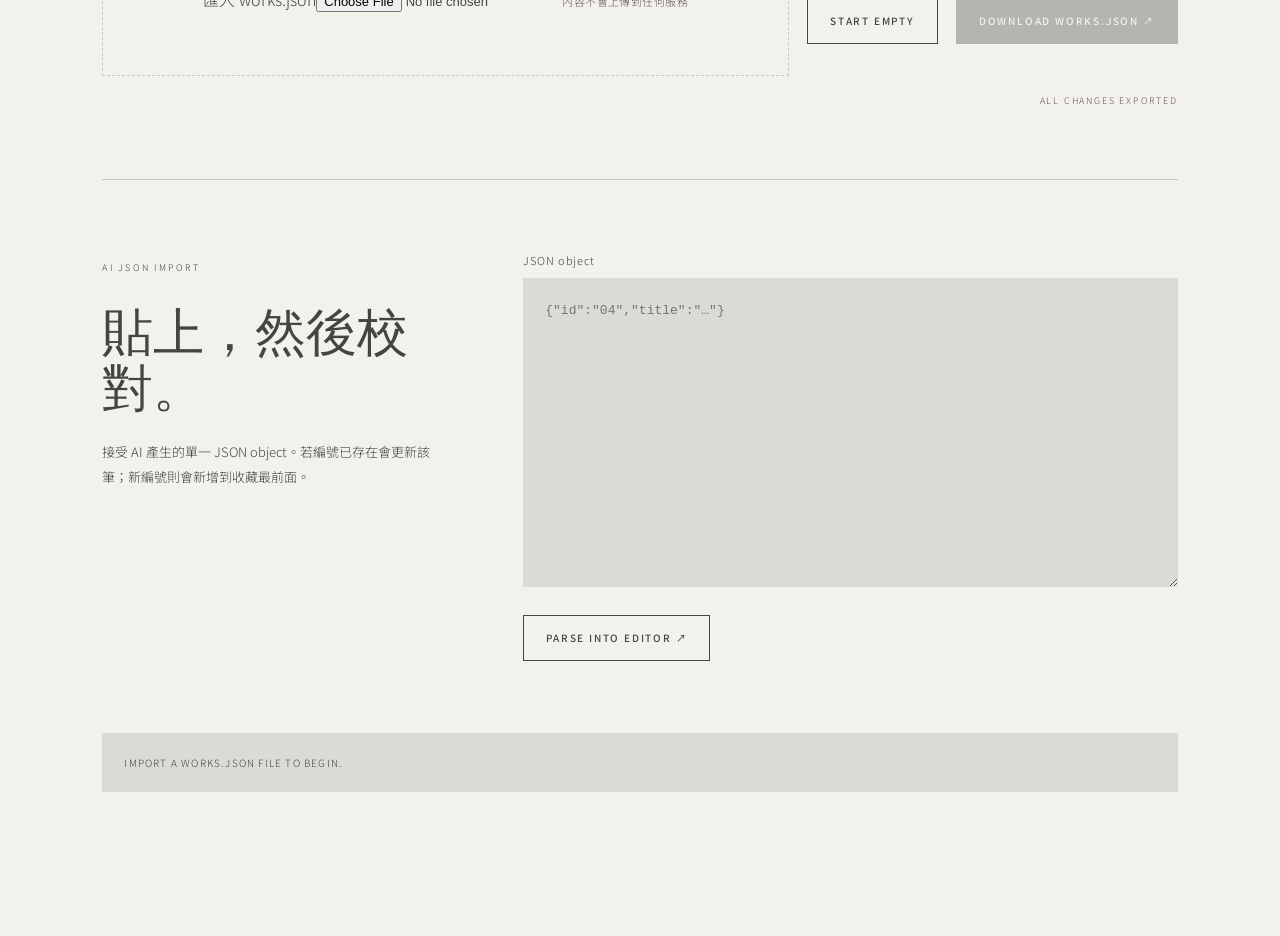
==== commit e1d1a1cb: "Finalize scalable portfolio architecture" ====
--- a/admin.html
+++ b/admin.html
@@ -4,7 +4,13 @@
   <meta charset="utf-8">
   <meta name="viewport" content="width=device-width, initial-scale=1">
   <meta name="robots" content="noindex, nofollow">
+  <meta name="theme-color" content="#f3f1ec">
   <title>Collection Desk — MUSCOVADO SHOOT⁸³</title>
+  <link rel="icon" href="assets/favicon.png" type="image/png">
+  <link rel="apple-touch-icon" href="assets/apple-touch-icon.png">
+  <link rel="preconnect" href="https://fonts.googleapis.com">
+  <link rel="preconnect" href="https://fonts.gstatic.com" crossorigin>
+  <link href="https://fonts.googleapis.com/css2?family=Noto+Sans+TC:wght@300;400;500&family=Playfair+Display:ital,wght@0,500;1,500&display=swap" rel="stylesheet">
   <link rel="stylesheet" href="styles.css">
   <script src="admin.js" defer></script>
 </head>
@@ -32,6 +38,7 @@
       <label class="file-drop compact">匯入 works.json<input id="json-file" type="file" accept="application/json,.json"><span>內容不會上傳到任何服務</span></label>
       <button id="new-collection" class="button-secondary" type="button">START EMPTY</button>
       <button id="download-json" class="button-primary" type="button" disabled>DOWNLOAD WORKS.JSON ↗</button>
+      <span id="dirty-state" class="dirty-state" data-dirty="false">ALL CHANGES EXPORTED</span>
     </section>
 
     <section class="json-paste" aria-labelledby="json-paste-title">
@@ -52,6 +59,11 @@
           <label>作品編號<input id="work-id" inputmode="numeric" pattern="\d{2}" maxlength="2" required placeholder="04"></label>
           <label>Scene<input id="scene" required placeholder="FIELD / DAYLIGHT"></label>
         </div>
+        <div class="field-trio">
+          <label>Category<select id="category" required><option>COMPANION</option><option>PORTRAIT</option><option>LANDSCAPE</option><option>CITY</option><option>STILL LIFE</option><option>ORIGIN</option></select></label>
+          <label>Year<input id="year" inputmode="numeric" pattern="\d{4}" maxlength="4" required placeholder="2026"></label>
+          <label>Orientation<select id="orientation" required><option value="portrait">Portrait</option><option value="landscape">Landscape</option><option value="square">Square</option></select></label>
+        </div>
         <label>圖片檔名<span class="path-input"><span aria-hidden="true">assets/</span><input id="image-name" required placeholder="photo-04.jpg" aria-label="assets 資料夾內的圖片檔名"></span></label>
         <label>中文標題<input id="title" required placeholder="作品標題"></label>
         <label>圖片替代文字<input id="alt" required placeholder="客觀描述照片內容"></label>
--- a/styles.css
+++ b/styles.css
@@ -1,5 +1,3 @@
-@import url('https://fonts.googleapis.com/css2?family=Noto+Sans+TC:wght@300;400;500&family=Playfair+Display:ital,wght@0,500;1,500&display=swap');
-
 :root {
   --ink: #454442;
   --graphite: #5c5c5c;
@@ -21,6 +19,7 @@
 body { margin: 0; background: var(--paper); color: var(--ink); font-family: var(--sans); font-weight: 300; }
 a { color: inherit; text-decoration: none; }
 sup { font-size: .48em; vertical-align: super; line-height: 0; }
+a:focus-visible, button:focus-visible, input:focus-visible, textarea:focus-visible, select:focus-visible { outline: 2px solid var(--caramel); outline-offset: 4px; }
 
 .site-header { height: 94px; padding: 0 3.5vw; border-bottom: 1px solid var(--line); background: rgba(243,241,236,.94); color: var(--graphite); display: grid; grid-template-columns: 1fr auto 1fr; align-items: center; font-size: 11px; letter-spacing: .16em; }
 .monogram { font-family: var(--serif); font-size: 20px; letter-spacing: -.03em; justify-self: start; }
@@ -109,6 +108,9 @@
 .work-01 .work-image img { object-position: center 38%; }
 .work a:hover .work-image img { transform: scale(1.018); }
 .read-story { display: inline-block; margin-top: 24px; padding-bottom: 7px; border-bottom: 1px solid var(--line); font-size: 9px; letter-spacing: .2em; }
+.load-more-wrap { grid-column: 1/-1; padding: 5vh 0 2vh; display: grid; place-items: center; }
+.load-more { min-width: min(420px, 80vw); padding: 20px 28px; border: 1px solid var(--ink); background: transparent; color: var(--ink); font: 500 10px/1 var(--sans); letter-spacing: .2em; cursor: pointer; transition: background .25s, color .25s; }
+.load-more:hover { background: var(--ink); color: var(--paper); }
 
 .work-detail { padding: 11vh 7vw 15vh; }
 .detail-loading { min-height: 70vh; display: grid; place-items: center; font-size: 10px; letter-spacing: .24em; }
@@ -125,6 +127,11 @@
 .detail-story > div { max-width: 500px; font-size: 16px; line-height: 2.1; }
 .detail-story > div p { margin: 0 0 2.5em; }
 .detail-nav { padding: 26px 0; border-top: 1px solid var(--line); border-bottom: 1px solid var(--line); display: flex; justify-content: space-between; font-size: 9px; letter-spacing: .2em; }
+.detail-nav .is-boundary { color: rgba(69,68,66,.5); }
+.detail-empty { min-height: 68vh; display: flex; flex-direction: column; justify-content: center; align-items: flex-start; }
+.detail-empty p { margin: 0 0 6vh; font-size: 9px; letter-spacing: .25em; }
+.detail-empty h1 { max-width: 900px; margin: 0; white-space: pre-line; font: 500 clamp(54px, 8vw, 126px)/1 var(--serif); letter-spacing: -.05em; }
+.detail-empty a { margin-top: 10vh; padding-bottom: 10px; border-bottom: 1px solid currentColor; font-size: 10px; letter-spacing: .2em; }
 
 .admin-shell { padding: 12vh 8vw 16vh; }
 .admin-intro { display: grid; grid-template-columns: 1fr 1fr; gap: 5vw; align-items: end; padding-bottom: 12vh; }
@@ -134,6 +141,7 @@
 .admin-intro > p:last-child { max-width: 480px; line-height: 2; }
 .admin-exit { justify-self: end; font-size: 9px; letter-spacing: .2em; }
 .field-pair { display: grid; grid-template-columns: 1fr 1fr; gap: 24px; }
+.field-trio { display: grid; grid-template-columns: repeat(3, 1fr); gap: 24px; }
 .file-drop { min-height: 150px; border: 1px dashed var(--line); padding: 35px; place-items: center; text-align: center; cursor: pointer; }
 .file-drop input { border: 0; width: auto; font-size: 13px; }
 .file-drop span, .form-hint { color: var(--brown); font-size: 11px; letter-spacing: .04em; }
@@ -149,6 +157,8 @@
 .cms-prompt textarea { padding: 26px; border: 0; background: var(--mist); color: var(--ink); font: 400 14px/1.8 var(--sans); resize: vertical; }
 .cms-prompt .button-secondary { grid-column: 2; }
 .json-toolbar { padding: 8vh 0; border-top: 1px solid var(--line); display: grid; grid-template-columns: 1fr auto auto; gap: 18px; align-items: center; }
+.dirty-state { grid-column: 1/-1; justify-self: end; font-size: 9px; letter-spacing: .2em; color: var(--brown); }
+.dirty-state[data-dirty="true"] { color: #8b5d56; }
 .file-drop.compact { min-height: 110px; padding: 20px; }
 .json-paste { padding: 8vh 0; border-top: 1px solid var(--line); display: grid; grid-template-columns: 32% 1fr; gap: 28px 6vw; }
 .json-paste > div p:first-child { font-size: 9px; letter-spacing: .25em; }
@@ -171,8 +181,8 @@
 .order-controls button:disabled { opacity: .2; cursor: not-allowed; }
 .record-form { display: grid; gap: 28px; }
 .record-form label { display: grid; gap: 10px; font-size: 11px; letter-spacing: .08em; }
-.record-form input, .record-form textarea { width: 100%; border: 0; border-bottom: 1px solid var(--line); border-radius: 0; padding: 14px 4px; background: transparent; color: var(--ink); font: 400 16px/1.6 var(--sans); }
-.record-form input:focus, .record-form textarea:focus { outline: 0; border-color: var(--caramel); }
+.record-form input, .record-form textarea, .record-form select { width: 100%; border: 0; border-bottom: 1px solid var(--line); border-radius: 0; padding: 14px 4px; background: transparent; color: var(--ink); font: 400 16px/1.6 var(--sans); }
+.record-form input:focus, .record-form textarea:focus, .record-form select:focus { outline: 0; border-color: var(--caramel); }
 .path-input { display: grid; grid-template-columns: auto 1fr; align-items: center; border-bottom: 1px solid var(--line); }
 .path-input > span { padding-left: 4px; color: rgba(53,50,47,.42); font: 400 16px/1 var(--sans); }
 .path-input input { border: 0; }
@@ -275,6 +285,8 @@
   .work-02 { margin-left: 16vw; }
   .work-01 { margin-right: 10vw; }
   .work h2 { font-size: 13vw; margin-top: 4vh; }
+  .load-more-wrap { padding-bottom: 7vh; }
+  .load-more { width: 100%; min-width: 0; }
   .work-detail { padding: 8vh 18px 10vh; }
   .detail-heading { display: block; margin-bottom: 5vh; }
   .detail-heading p { margin-bottom: 4vh; }
@@ -297,7 +309,7 @@
   .json-toolbar button { width: 100%; }
   .editor-workspace:not([hidden]) { display: block; }
   .record-sidebar { margin-bottom: 8vh; }
-  .field-pair { grid-template-columns: 1fr; }
+  .field-pair, .field-trio { grid-template-columns: 1fr; }
   .record-actions { align-items: stretch; flex-direction: column; gap: 18px; }
 }
 
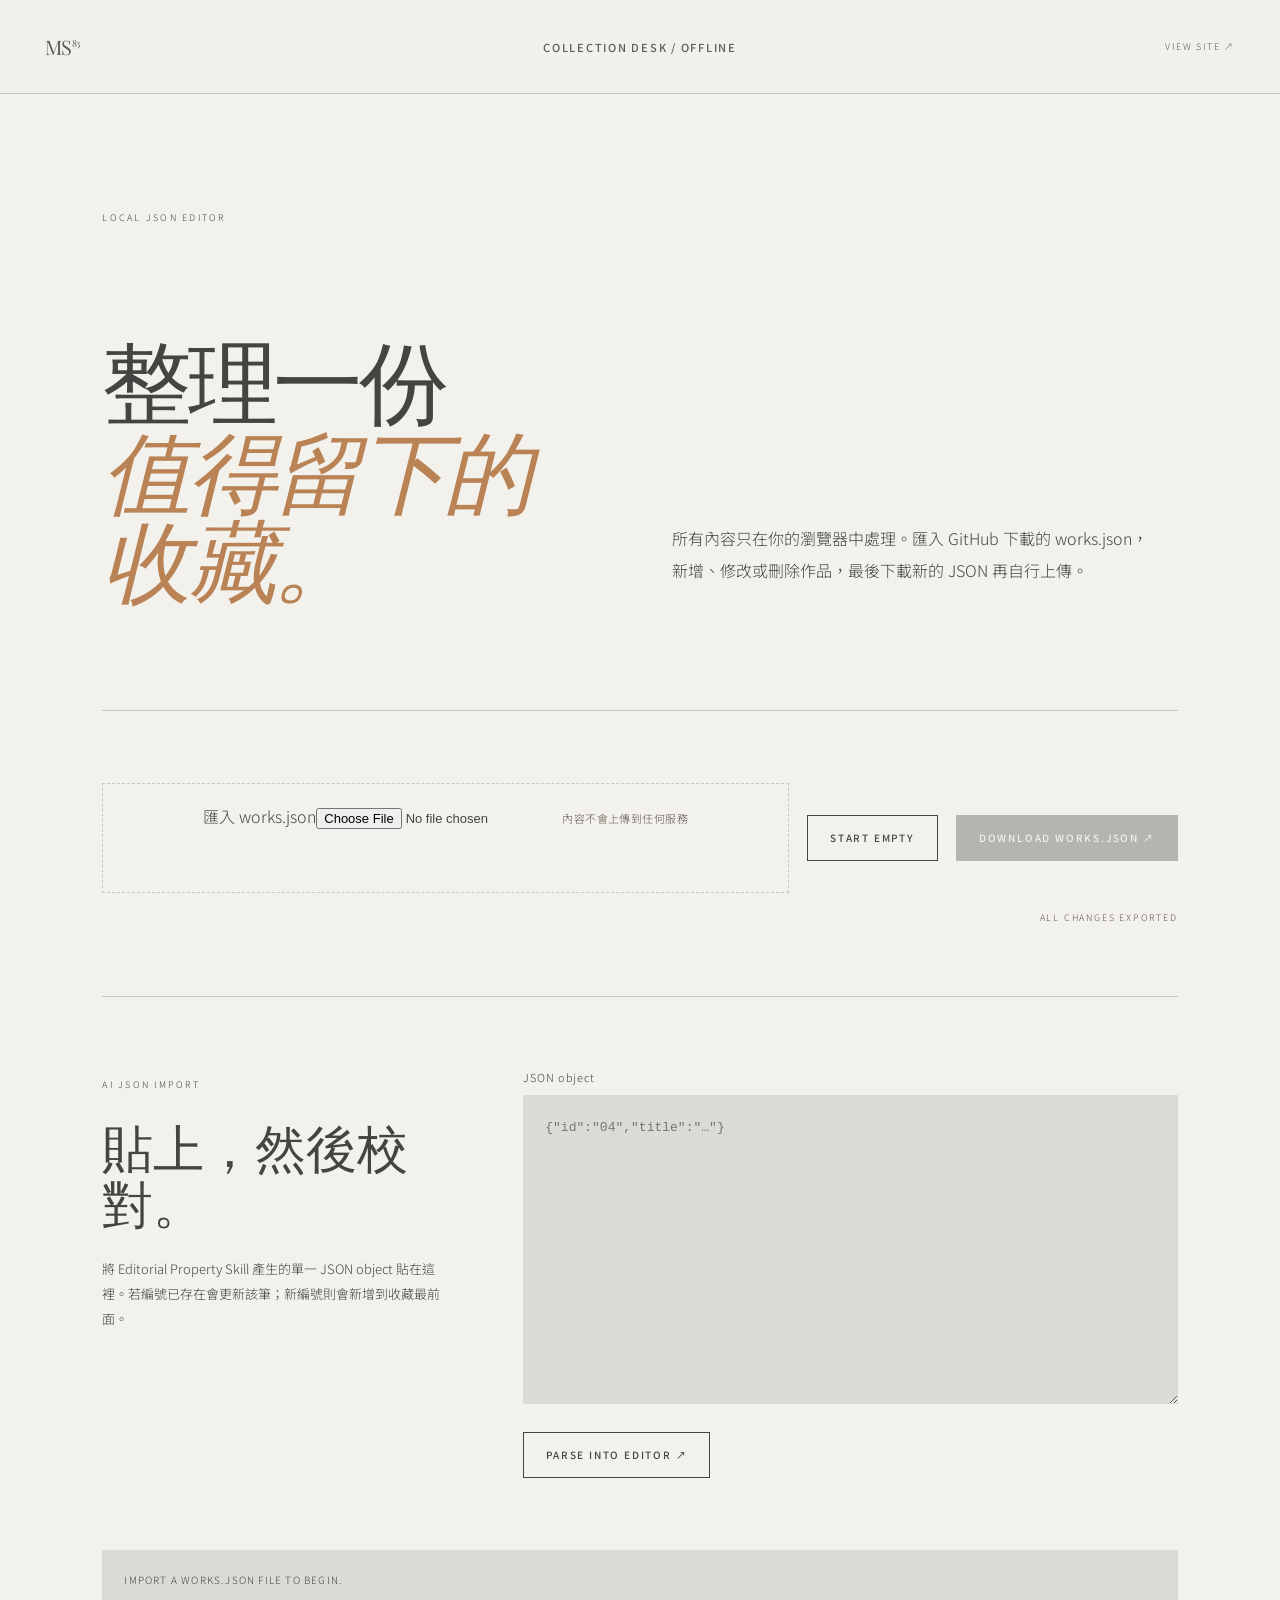
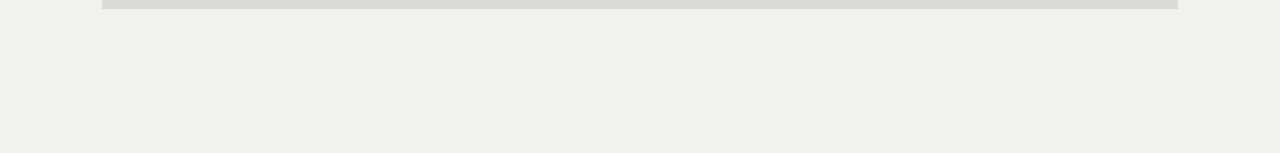
==== commit 203c1b14: "Move editorial prompt into reusable skill" ====
--- a/admin.html
+++ b/admin.html
@@ -28,12 +28,6 @@
       <p>所有內容只在你的瀏覽器中處理。匯入 GitHub 下載的 works.json，新增、修改或刪除作品，最後下載新的 JSON 再自行上傳。</p>
     </header>
 
-    <section class="cms-prompt" aria-labelledby="prompt-title">
-      <div><p>AI WRITING BRIEF</p><h2 id="prompt-title">先讓 AI 理解這本雜誌。</h2><p>將提示詞連同作品照片交給 AI，再把產生的 properties 貼回編輯器。</p></div>
-      <textarea id="ai-prompt" rows="20" readonly></textarea>
-      <button id="copy-prompt" class="button-secondary" type="button">COPY PROMPT</button>
-    </section>
-
     <section class="json-toolbar" aria-label="JSON 檔案操作">
       <label class="file-drop compact">匯入 works.json<input id="json-file" type="file" accept="application/json,.json"><span>內容不會上傳到任何服務</span></label>
       <button id="new-collection" class="button-secondary" type="button">START EMPTY</button>
@@ -42,7 +36,7 @@
     </section>
 
     <section class="json-paste" aria-labelledby="json-paste-title">
-      <div><p>AI JSON IMPORT</p><h2 id="json-paste-title">貼上，然後校對。</h2><p>接受 AI 產生的單一 JSON object。若編號已存在會更新該筆；新編號則會新增到收藏最前面。</p></div>
+      <div><p>AI JSON IMPORT</p><h2 id="json-paste-title">貼上，然後校對。</h2><p>將 Editorial Property Skill 產生的單一 JSON object 貼在這裡。若編號已存在會更新該筆；新編號則會新增到收藏最前面。</p></div>
       <label>JSON object<textarea id="json-record" rows="12" spellcheck="false" placeholder='{"id":"04","title":"…"}'></textarea></label>
       <button id="parse-record" class="button-secondary" type="button">PARSE INTO EDITOR ↗</button>
     </section>
--- a/styles.css
+++ b/styles.css
@@ -150,12 +150,6 @@
 .button-secondary { justify-self: start; }
 .button-danger { border: 0; padding: 15px 0; background: transparent; color: #8b5d56; font: 500 10px/1 var(--sans); letter-spacing: .18em; cursor: pointer; }
 .button-primary:disabled { opacity: .35; cursor: not-allowed; }
-.cms-prompt { padding: 8vh 0; border-top: 1px solid var(--line); display: grid; grid-template-columns: 38% 1fr; gap: 4vh 6vw; }
-.cms-prompt > div p:first-child { font-size: 9px; letter-spacing: .25em; }
-.cms-prompt h2 { margin: 3vh 0; font: 500 clamp(34px, 4vw, 58px)/1.1 var(--serif); }
-.cms-prompt > div p:last-child { max-width: 380px; font-size: 13px; line-height: 1.9; }
-.cms-prompt textarea { padding: 26px; border: 0; background: var(--mist); color: var(--ink); font: 400 14px/1.8 var(--sans); resize: vertical; }
-.cms-prompt .button-secondary { grid-column: 2; }
 .json-toolbar { padding: 8vh 0; border-top: 1px solid var(--line); display: grid; grid-template-columns: 1fr auto auto; gap: 18px; align-items: center; }
 .dirty-state { grid-column: 1/-1; justify-self: end; font-size: 9px; letter-spacing: .2em; color: var(--brown); }
 .dirty-state[data-dirty="true"] { color: #8b5d56; }
@@ -301,8 +295,6 @@
   .admin-shell { padding: 8vh 18px 12vh; }
   .admin-intro { padding-bottom: 9vh; }
   .admin-intro h1 { font-size: 15vw; }
-  .cms-prompt { display: block; }
-  .cms-prompt textarea { width: 100%; margin: 5vh 0 3vh; }
   .json-paste { display: block; }
   .json-paste textarea { width: 100%; margin: 5vh 0 3vh; }
   .json-toolbar { grid-template-columns: 1fr; }
